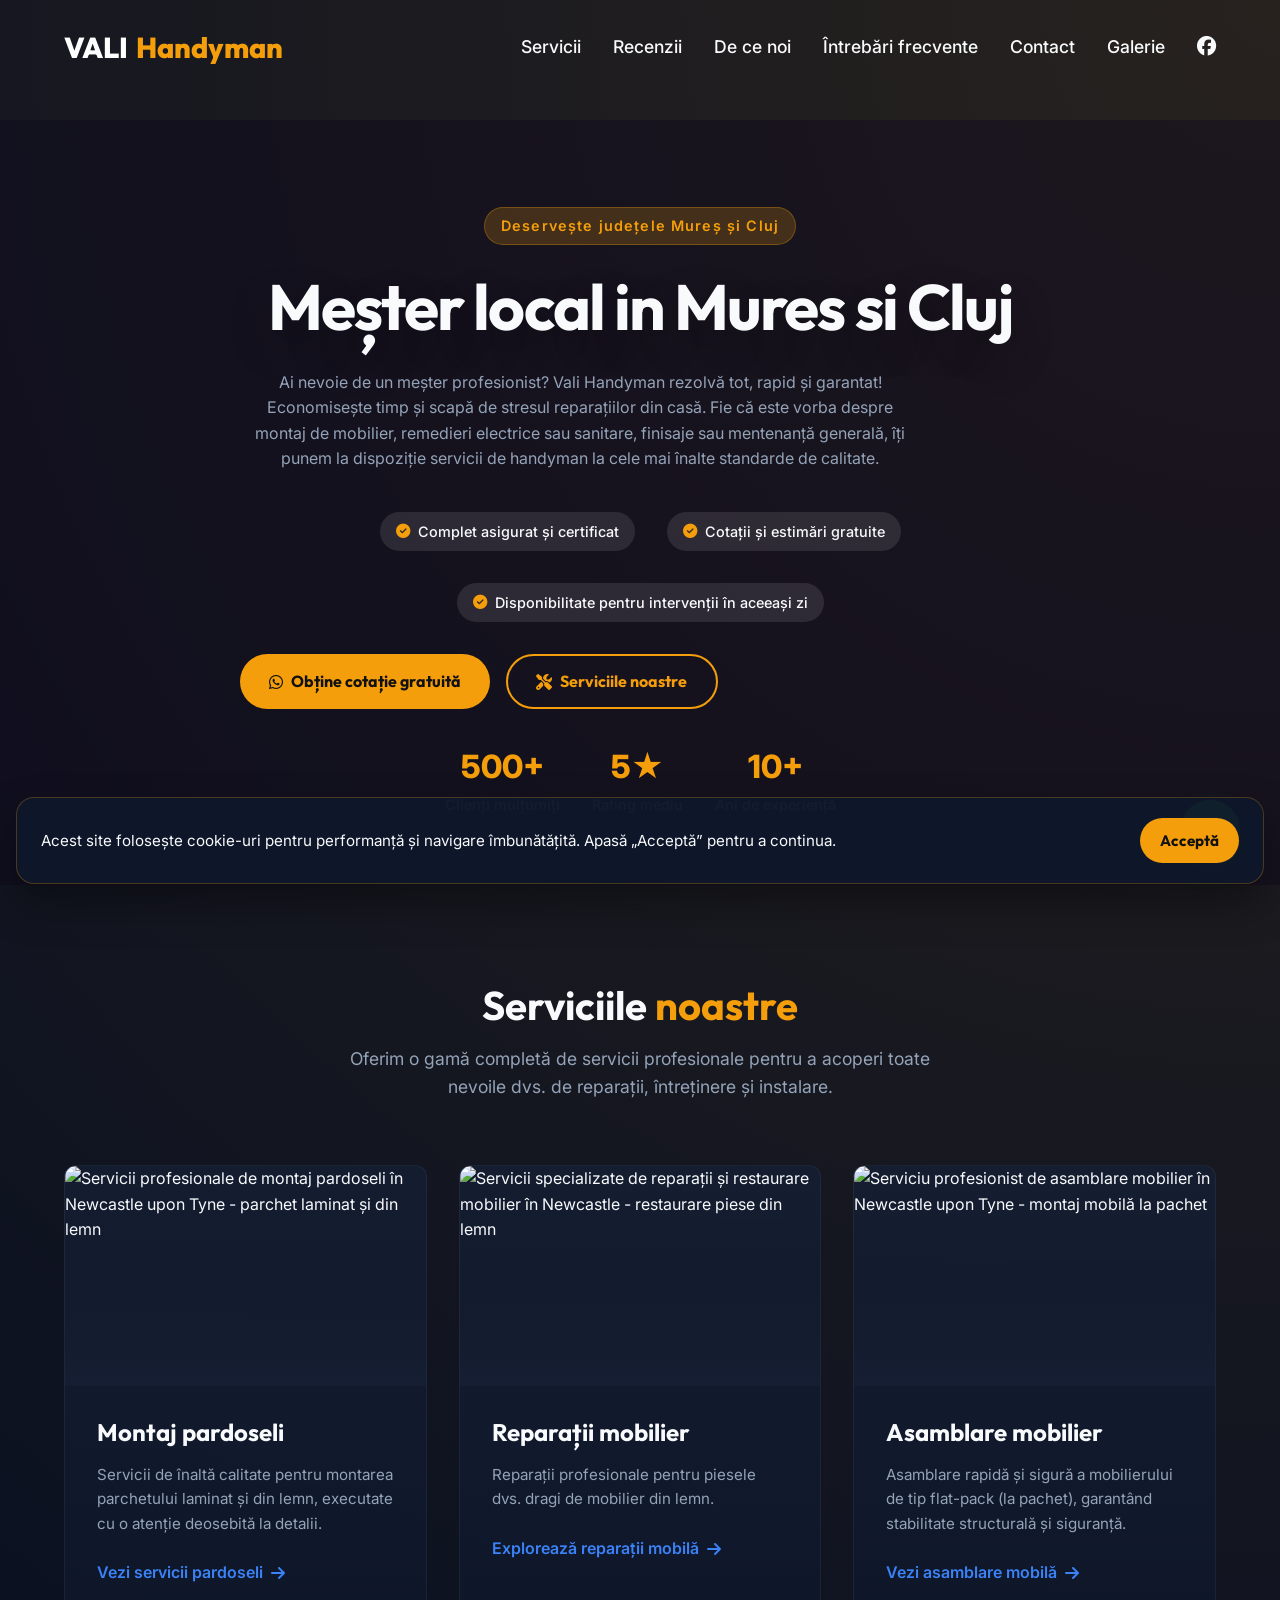
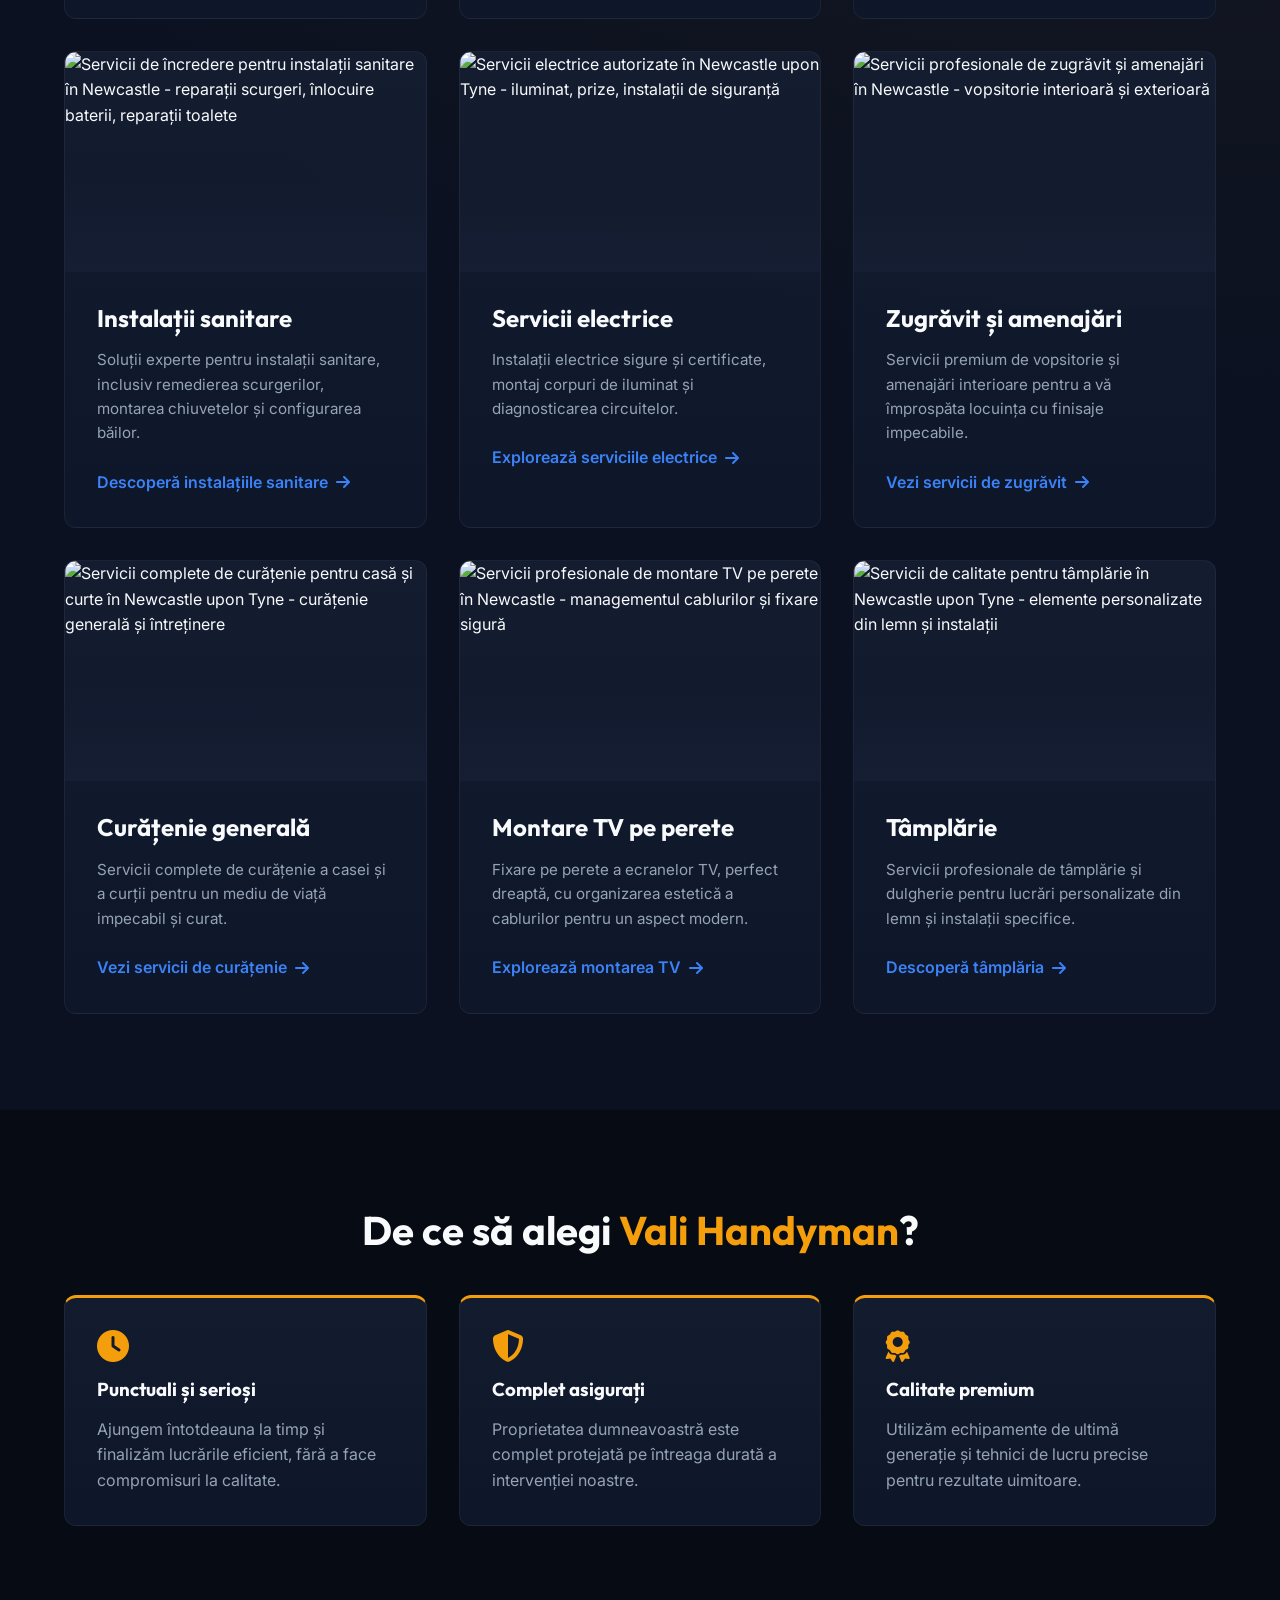
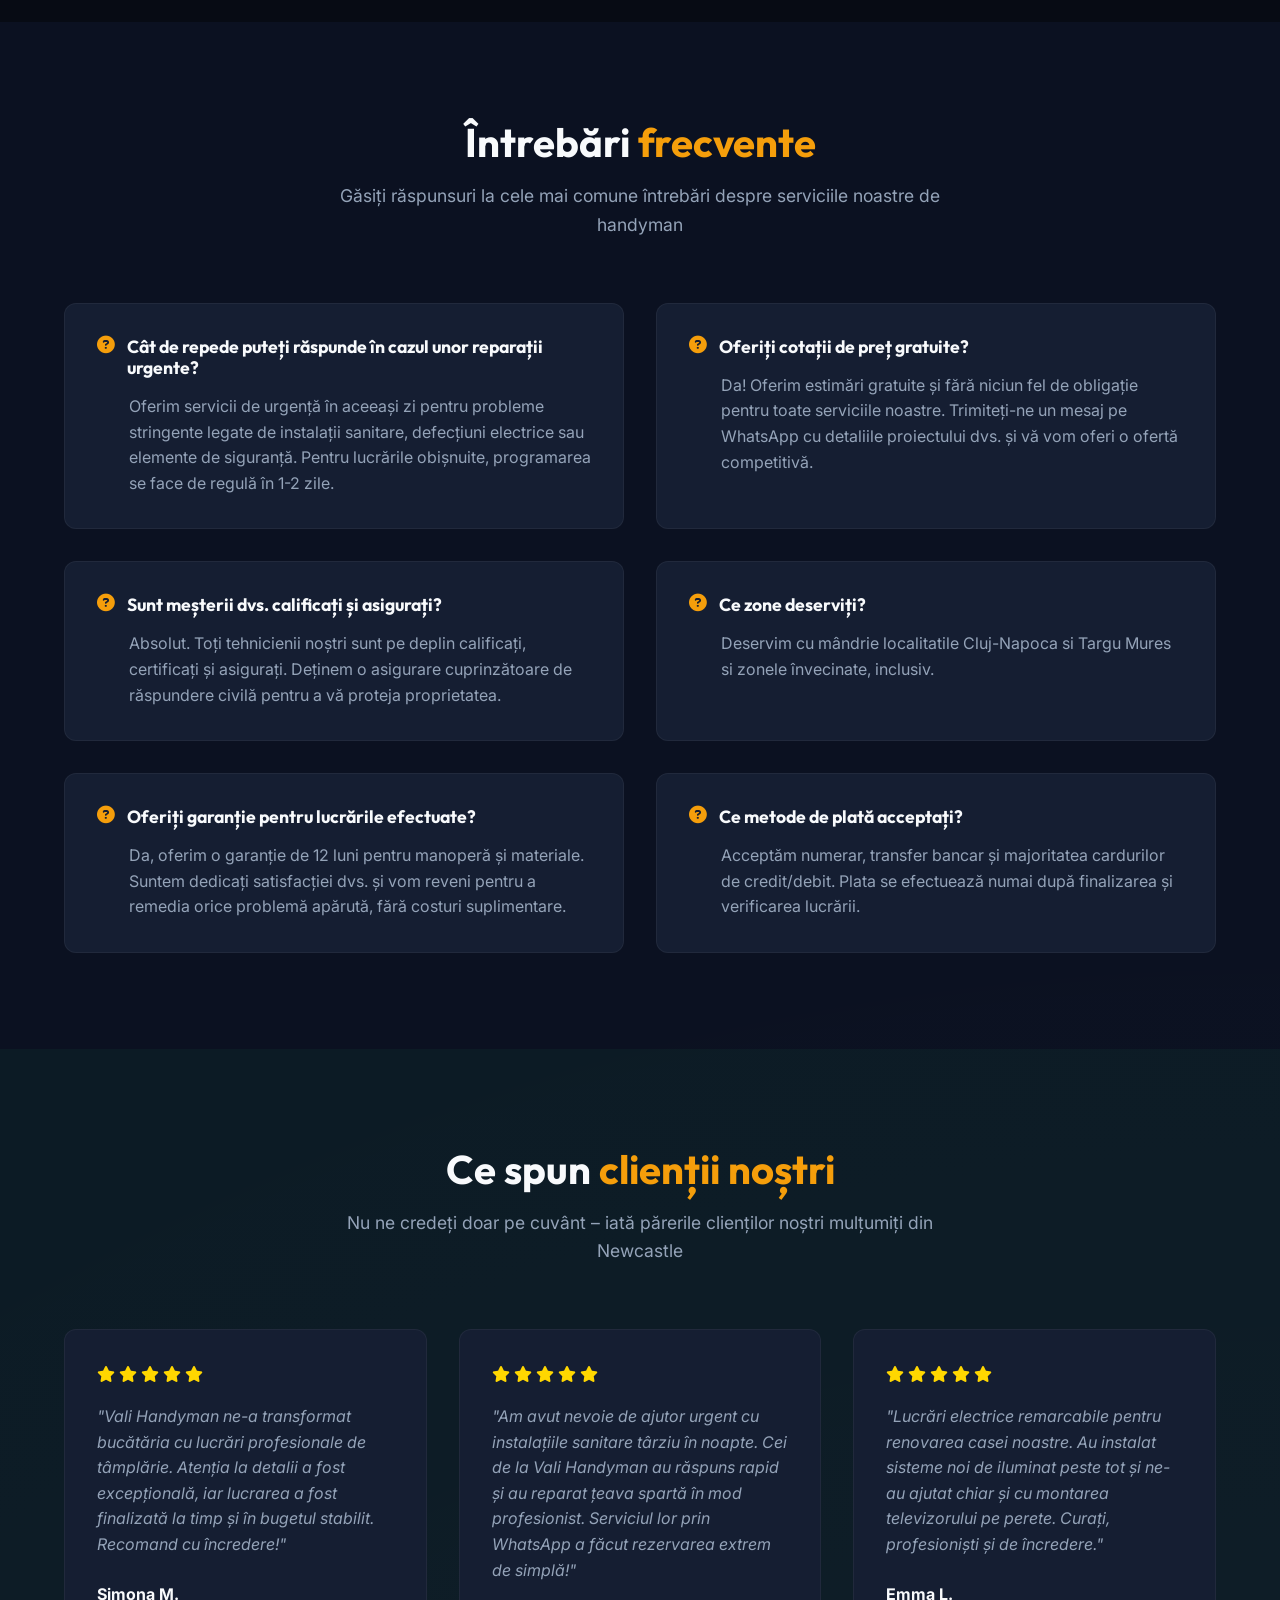
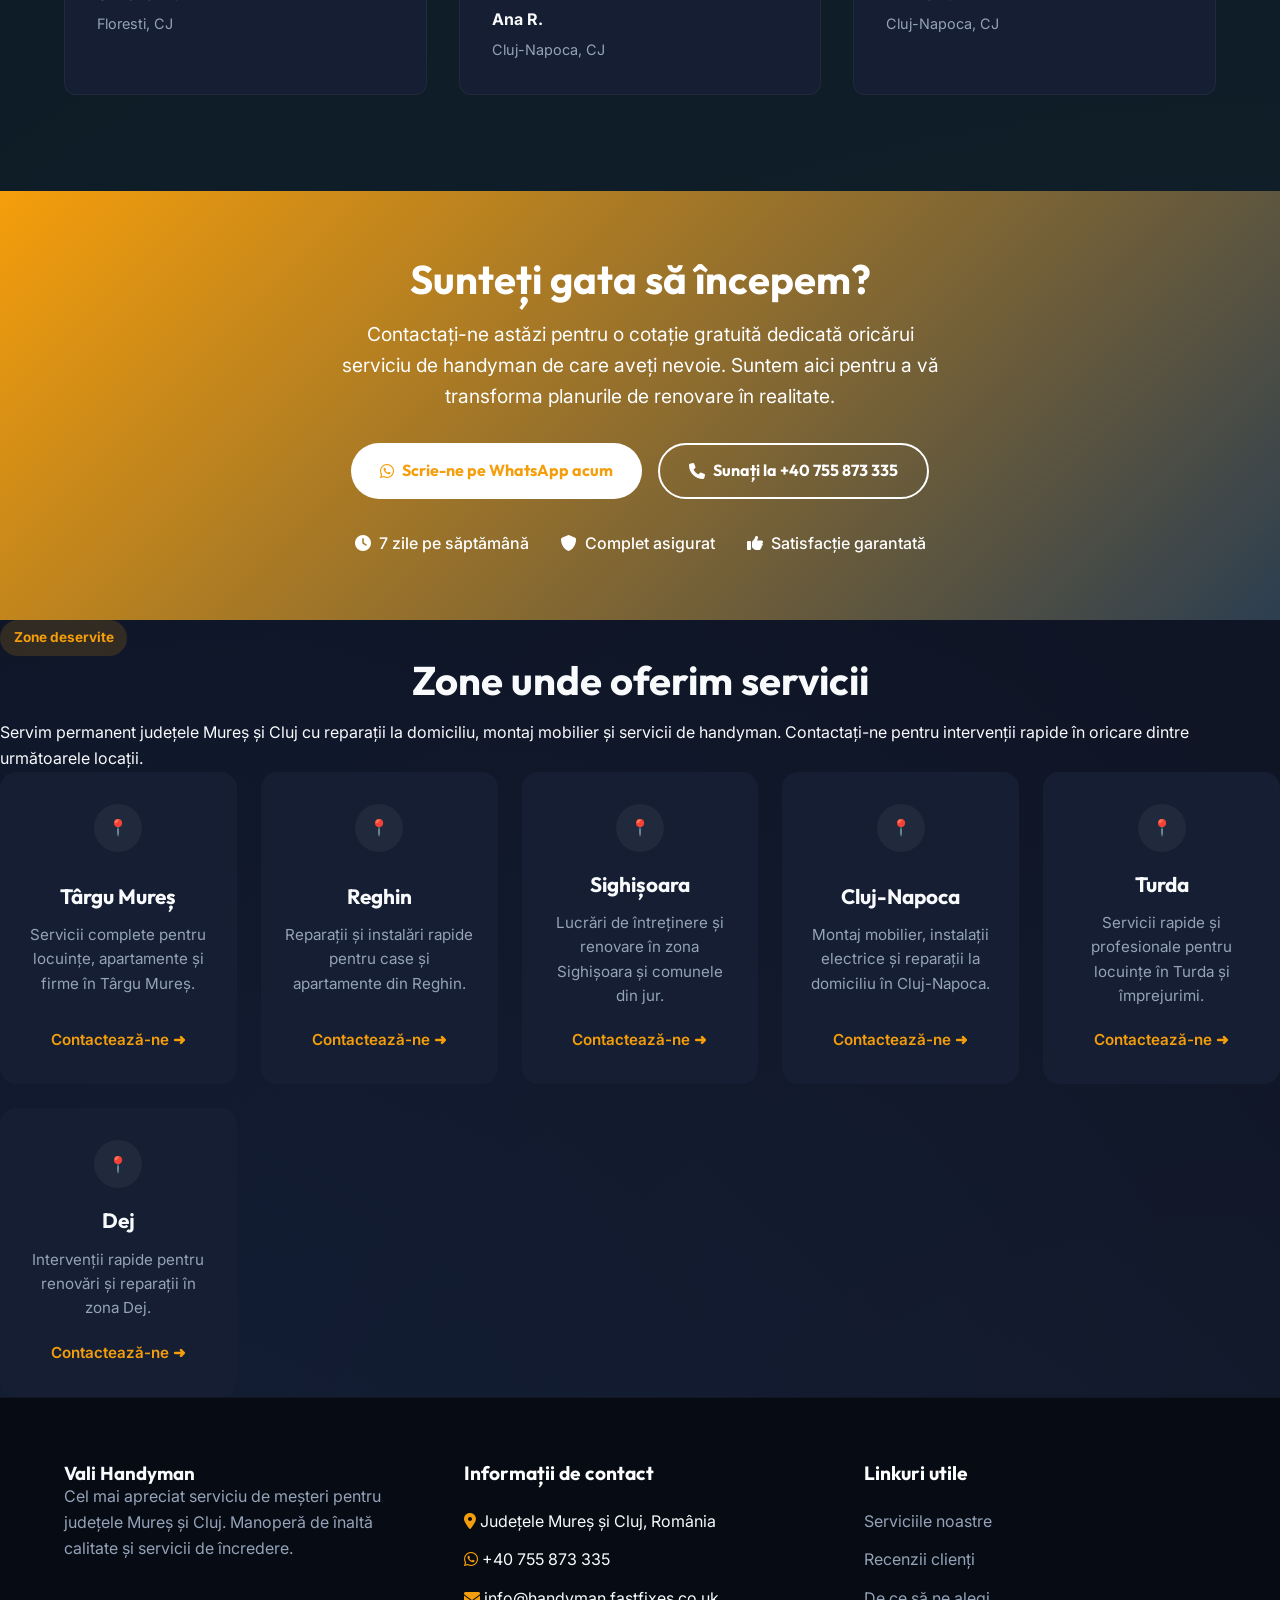
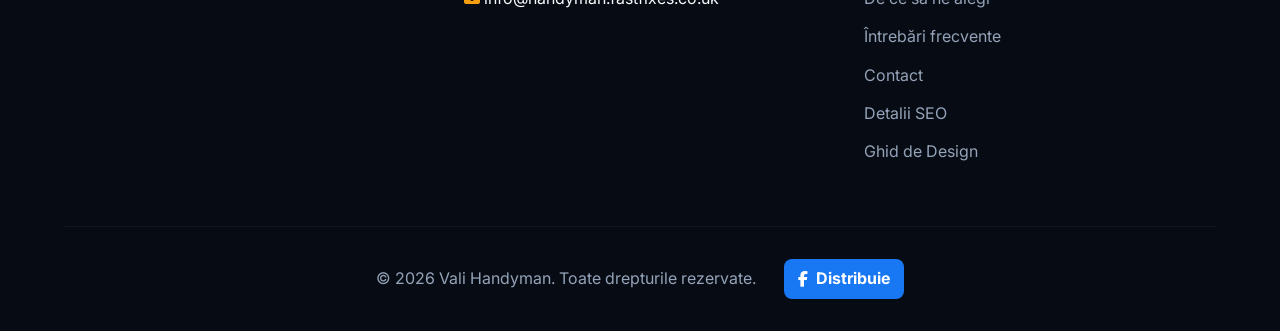
==== index.html @ 70ddfcb6 "Add files via upload" ====
﻿<!DOCTYPE html>
<html lang="ro-RO">
<head>
    <meta charset="UTF-8">
    <meta name="viewport" content="width=device-width, initial-scale=1.0">
    <meta name="robots" content="follow, index, max-snippet:-1, max-video-preview:-1, max-image-preview:large"/>
    <title>Vali Handyman - Servicii Reparații & Montaj în Cluj și Mureș</title>
    <link rel="icon" href="assets/favicon-vh.png" type="image/png">
    <meta name="description" content="Servicii profesionale de handyman, montaj mobilier și reparații rapide în Cluj-Napoca și Târgu Mureș. Sună la +40755873335 pentru o intervenție rapidă.">
    <meta name="keywords" content="handyman cluj, instalator cluj, electrician cluj, montaj parchet, reparatii mobila, montare TV pe perete cluj, tamplarie cluj, asamblare mobila">
    <meta name="author" content="Vali Handyman">
    <meta name="geo.region" content="RO-CJ">
<meta name="geo.placename" content="Cluj-Napoca">
<meta name="geo.position" content="46.7712;23.6236">
<meta name="ICBM" content="46.7712, 23.6236">
    
    <!-- Open Graph / Facebook -->
    <meta property="og:type" content="website">
    <meta property="og:url" content="https://servicii.vali-handyman.com/">
    <meta property="og:title" content="Servicii de Handyman | Cluj-Napoca">
    <meta property="og:description" content="Servicii profesionale de handyman de top în Cluj-Napoca și Târgu Mureș. De la montaj pardoseli la instalații sanitare, lucrări electrice, montare TV pe perete și curățenie generală.">
    <meta property="og:image" content="https://servicii.vali-handyman.com/assets/hero_background_1777795016435.png">
    <meta property="og:image:alt" content="Vali Handyman - Servicii profesionale de reparații pentru casă în Cluj-Napoca">
    <meta property="og:locale" content="ro_RO">
    <meta property="og:site_name" content="Vali Handyman">
    
    <!-- Twitter Card -->
    <meta name="twitter:card" content="summary_large_image">
    <meta name="twitter:url" content="https://servicii.vali-handyman.com/">
    <meta name="twitter:title" content="Servicii de Handyman | Cluj-Napoca">
    <meta name="twitter:description" content="Servicii profesionale de handyman de top în Cluj-Napoca și Târgu Mureș. De la montaj pardoseli la instalații sanitare, lucrări electrice, montare TV pe perete și curățenie generală.">
    <meta name="twitter:image" content="https://servicii.vali-handyman.com/assets/hero_background_1777795016435.png">
    <meta name="twitter:image:alt" content="Vali Handyman - Servicii profesionale de reparații pentru casă în Cluj-Napoca">
    
    <!-- Canonical URL -->
    <link rel="canonical" href="https://servicii.vali-handyman.com/">
    
    <!-- Favicon and Icons -->
    <link rel="icon" href="assets/favicon-serviciiVH.png" type="image/png">
    <link rel="apple-touch-icon" href="assets/favicon-serviciiVH.png">
    
    <!-- Preconnect for performance -->
    <link rel="preconnect" href="https://fonts.googleapis.com">
    <link rel="preconnect" href="https://cdnjs.cloudflare.com">
    
    <link rel="stylesheet" href="https://cdnjs.cloudflare.com/ajax/libs/font-awesome/6.4.0/css/all.min.css">
    <link rel="stylesheet" href="index.css">

    <!-- Schema.org Structured Data -->
    <script type="application/ld+json">
{
  "@context": "https://schema.org",
  "@type": "HomeAndConstructionBusiness",
  "name": "Vali Handyman",
  "image": "https://servicii.vali-handyman.com/logo.jpg",
  "@id": "https://servicii.vali-handyman.com/#handyman",
  "url": "https://servicii.vali-handyman.com/",
  "telephone": "+40755873335",
  "priceRange": "$$",
  "address": {
    "@type": "PostalAddress",
    "streetAddress": "Cluj-Napoca", 
    "addressLocality": "Cluj-Napoca",
    "addressRegion": "Cluj",
    "postalCode": "400000",
    "addressCountry": "RO"
  },
  "geo": {
    "@type": "GeoCoordinates",
    "latitude": 46.7712,
    "longitude": 23.6236
  },
  "areaServed": [
    {
      "@type": "AdministrativeArea",
      "name": "Cluj-Napoca"
    },
    {
      "@type": "AdministrativeArea",
      "name": "Târgu Mureș"
    },
    {
      "@type": "AdministrativeArea",
      "name": "Mureș"
    }
  ],
  "openingHoursSpecification": [
    {
      "@type": "OpeningHoursSpecification",
      "dayOfWeek": [
        "Monday",
        "Tuesday",
        "Wednesday",
        "Thursday",
        "Friday",
        "Saturday"
      ],
      "opens": "08:00",
      "closes": "19:00"
    }
  ]
}
</script>
</head>
<body>

    <!-- Floating WhatsApp Button -->
    <a href="https://wa.me/40755873335" target="_blank" class="whatsapp-float" aria-label="Contactați FastFixes pe WhatsApp">
        <i class="fa-brands fa-whatsapp"></i>
    </a>

    <!-- Header / Nav -->
    <header>
        <div class="container nav-container">
            <a href="index.html" class="logo">VALI <span>Handyman</span></a>
            <nav aria-label="Navigație Principală">
                <ul class="nav-links">
                    <li><a href="#services">Servicii</a></li>
                    <li><a href="#testimonials">Recenzii</a></li>
                    <li><a href="#why-us">De ce noi</a></li>
                    <li><a href="#faq">Întrebări frecvente</a></li>
                    <li><a href="#contact">Contact</a></li>
                    <li><a href="gallery.html">Galerie</a></li>
                    <li><a href="https://facebook.com/" target="_blank" aria-label="Vizitați pagina noastră de Facebook"><i class="fa-brands fa-facebook" style="font-size: 1.2rem;"></i></a></li>
                </ul>
            </nav>
            <a href="tel:+40755873335" class="header-phone" aria-label="Sună la +40 755 873 335"><i class="fa-solid fa-phone"></i></a>
            <div class="hamburger">
                <i class="fa-solid fa-bars"></i>
            </div>
        </div>
    </header>

    <!-- REPERUL PRINCIPAL START -->
    <main>
        <!-- Hero Section -->
        <section class="hero" id="home">
            <div class="hero-bg" style="background-image: url('assets/hero_background_1777795016435_optimized.png')"></div>
            <div class="hero-gradient"></div>
            <div class="container">
                <div class="hero-content">
                    <div class="hero-tag">Deservește județele Mureș și Cluj</div>
                    <h1>Meșter local in Mures si Cluj</h1>
                    <p>Ai nevoie de un meșter profesionist? Vali Handyman rezolvă tot, rapid și garantat!

Economisește timp și scapă de stresul reparațiilor din casă. Fie că este vorba despre montaj de mobilier, remedieri electrice sau sanitare, finisaje sau mentenanță generală, îți punem la dispoziție servicii de handyman la cele mai înalte standarde de calitate.</p>
                    <div class="hero-features">
                        <div class="feature-item">
                            <i class="fa-solid fa-check-circle text-primary"></i>
                            <span>Complet asigurat și certificat</span>
                        </div>
                        <div class="feature-item">
                            <i class="fa-solid fa-check-circle text-primary"></i>
                            <span>Cotații și estimări gratuite</span>
                        </div>
                        <div class="feature-item">
                            <i class="fa-solid fa-check-circle text-primary"></i>
                            <span>Disponibilitate pentru intervenții în aceeași zi</span>
                        </div>
                    </div>
                    <div class="hero-btns">
                        <a href="https://wa.me/40755873335" class="btn btn-primary" target="_blank">
                            <i class="fa-brands fa-whatsapp"></i> Obține cotație gratuită
                        </a>
                        <a href="#services" class="btn btn-outline">
                            <i class="fa-solid fa-tools"></i> Serviciile noastre
                        </a>
                    </div>
                    <div class="hero-stats">
                        <div class="stat">
                            <strong>500+</strong>
                            <span>Clienți mulțumiți</span>
                        </div>
                        <div class="stat">
                            <strong>5★</strong>
                            <span>Rating mediu</span>
                        </div>
                        <div class="stat">
                            <strong>10+</strong>
                            <span>Ani de experiență</span>
                        </div>
                    </div>
                </div>
            </div>
        </section>

        
        <!-- Services Section -->
        <section class="section" id="services">
            <div class="container">
                <h2 class="section-title">Serviciile <span class="text-primary">noastre</span></h2>
                <p class="section-subtitle">Oferim o gamă completă de servicii profesionale pentru a acoperi toate nevoile dvs. de reparații, întreținere și instalare.</p>
                
                <div class="services-grid">
                    <!-- Service 1 -->
                    <div class="service-card">
                        <div class="service-img-wrapper">
                            <img src="assets/flooring_installation_1777795055012_optimized.png" alt="Servicii profesionale de montaj pardoseli în Newcastle upon Tyne - parchet laminat și din lemn">
                        </div>
                        <div class="service-content">
                            <h3>Montaj pardoseli</h3>
                            <p>Servicii de înaltă calitate pentru montarea parchetului laminat și din lemn, executate cu o atenție deosebită la detalii.</p>
                            <a href="montaj-parchet.html" class="service-link" aria-label="Aflați mai multe despre montajul de pardoseli">Vezi servicii pardoseli <i class="fa-solid fa-arrow-right" aria-hidden="true"></i></a>
                        </div>
                    </div>

                    <!-- Service 2 -->
                    <div class="service-card">
                        <div class="service-img-wrapper">
                            <img src="assets/furniture_repair_1777795394122_optimized.png"  alt="Servicii specializate de reparații și restaurare mobilier în Newcastle - restaurare piese din lemn">
                        </div>
                        <div class="service-content">
                            <h3>Reparații mobilier</h3>
                            <p>Reparații profesionale pentru piesele dvs. dragi de mobilier din lemn.</p>
                            <a href="reparatii-mobila.html" class="service-link" aria-label="Aflați mai multe despre reparațiile de mobilier">Explorează reparații mobilă <i class="fa-solid fa-arrow-right" aria-hidden="true"></i></a>
                        </div>
                    </div>

                    <!-- Service 3 -->
                    <div class="service-card">
                        <div class="service-img-wrapper">
                            <img src="assets/furniture_assembly_1777795616665_optimized.png" alt="Serviciu profesionist de asamblare mobilier în Newcastle upon Tyne - montaj mobilă la pachet">
                        </div>
                        <div class="service-content">
                            <h3>Asamblare mobilier</h3>
                            <p>Asamblare rapidă și sigură a mobilierului de tip flat-pack (la pachet), garantând stabilitate structurală și siguranță.</p>
                            <a href="montaj-mobila.html" class="service-link" aria-label="Aflați mai multe despre asamblarea mobilierului">Vezi asamblare mobilă <i class="fa-solid fa-arrow-right" aria-hidden="true"></i></a>
                        </div>
                    </div>

                    <!-- Service 4 -->
                    <div class="service-card">
                        <div class="service-img-wrapper">
                            <img src="assets/plumbing_services_1777795640024_optimized.png" alt="Servicii de încredere pentru instalații sanitare în Newcastle - reparații scurgeri, înlocuire baterii, reparații toalete">
                        </div>
                        <div class="service-content">
                            <h3>Instalații sanitare</h3>
                            <p>Soluții experte pentru instalații sanitare, inclusiv remedierea scurgerilor, montarea chiuvetelor și configurarea băilor.</p>
                            <a href="servicii-instalator.html" class="service-link" aria-label="Aflați mai multe despre serviciile de instalații sanitare">Descoperă instalațiile sanitare <i class="fa-solid fa-arrow-right" aria-hidden="true"></i></a>
                        </div>
                    </div>

                    <!-- Service 5 -->
                    <div class="service-card">
                        <div class="service-img-wrapper">
                            <img src="assets/electrical_services_1777795753782_optimized.png" alt="Servicii electrice autorizate în Newcastle upon Tyne - iluminat, prize, instalații de siguranță">
                        </div>
                        <div class="service-content">
                            <h3>Servicii electrice</h3>
                            <p>Instalații electrice sigure și certificate, montaj corpuri de iluminat și diagnosticarea circuitelor.</p>
                            <a href="electrician.html" class="service-link" aria-label="Aflați mai multe despre serviciile electrice">Explorează serviciile electrice <i class="fa-solid fa-arrow-right" aria-hidden="true"></i></a>
                        </div>
                    </div>

                    <!-- Service 6 -->
                    <div class="service-card">
                        <div class="service-img-wrapper">
                            <img src="assets/painting_decorating_optimized.jpg" alt="Servicii profesionale de zugrăvit și amenajări în Newcastle - vopsitorie interioară și exterioară">
                        </div>
                        <div class="service-content">
                            <h3>Zugrăvit și amenajări</h3>
                            <p>Servicii premium de vopsitorie și amenajări interioare pentru a vă împrospăta locuința cu finisaje impecabile.</p>
                            <a href="zugraveli-vopsit.html" class="service-link" aria-label="Aflați mai multe despre serviciile de zugrăvit">Vezi servicii de zugrăvit <i class="fa-solid fa-arrow-right" aria-hidden="true"></i></a>
                        </div>
                    </div>

                    <!-- Service 7 -->
                    <div class="service-card">
                        <div class="service-img-wrapper">
                            <img src="assets/cleaning_services_1_optimized.jpg" alt="Servicii complete de curățenie pentru casă și curte în Newcastle upon Tyne - curățenie generală și întreținere">
                        </div>
                        <div class="service-content">
                            <h3>Curățenie generală</h3>
                            <p>Servicii complete de curățenie a casei și a curții pentru un mediu de viață impecabil și curat.</p>
                            <a href="servicii-curatenie.html" class="service-link" aria-label="Aflați mai multe despre serviciile de curățenie generală">Vezi servicii de curățenie <i class="fa-solid fa-arrow-right" aria-hidden="true"></i></a>
                        </div>
                    </div>

                    <!-- Service 8 -->
                    <div class="service-card">
                        <div class="service-img-wrapper">
                            <img src="assets/tv_wall_mounting_optimized.jpg" alt="Servicii profesionale de montare TV pe perete în Newcastle - managementul cablurilor și fixare sigură">
                        </div>
                        <div class="service-content">
                            <h3>Montare TV pe perete</h3>
                            <p>Fixare pe perete a ecranelor TV, perfect dreaptă, cu organizarea estetică a cablurilor pentru un aspect modern.</p>
                            <a href="montaj-tv-perete.html" class="service-link" aria-label="Aflați mai multe despre montarea TV-ului pe perete">Explorează montarea TV <i class="fa-solid fa-arrow-right" aria-hidden="true"></i></a>
                        </div>
                    </div>

                    <!-- Service 9 -->
                    <div class="service-card">
                        <div class="service-img-wrapper">
                            <img src="assets/carpentry_joinery_optimized.jpg" alt="Servicii de calitate pentru tâmplărie în Newcastle upon Tyne - elemente personalizate din lemn și instalații">
                        </div>
                        <div class="service-content">
                            <h3>Tâmplărie</h3>
                            <p>Servicii profesionale de tâmplărie și dulgherie pentru lucrări personalizate din lemn și instalații specifice.</p>
                            <a href="tamplarie.html" class="service-link" aria-label="Aflați mai multe despre serviciile de tâmplărie">Descoperă tâmplăria <i class="fa-solid fa-arrow-right" aria-hidden="true"></i></a>
                        </div>
                    </div>
                </div>
            </div>
        </section>

       

        <!-- Why Us Section -->
        <section class="section" id="why-us" style="background:#070B14;">
            <div class="container text-center">
                <h2 class="section-title">De ce să alegi <span class="text-primary">Vali Handyman</span>?</h2>
                <br>
                <div class="services-grid" style="text-align:left;">
                    <div class="service-card" style="padding: 2rem; border-top: 3px solid var(--primary);">
                        <i class="fa-solid fa-clock text-primary" style="font-size:2rem; margin-bottom:1rem;"></i>
                        <h3 style="margin-bottom:1rem;">Punctuali și serioși</h3>
                        <p style="color:var(--text-muted)">Ajungem întotdeauna la timp și finalizăm lucrările eficient, fără a face compromisuri la calitate.</p>
                    </div>
                    <div class="service-card" style="padding: 2rem; border-top: 3px solid var(--primary);">
                        <i class="fa-solid fa-shield-halved text-primary" style="font-size:2rem; margin-bottom:1rem;"></i>
                        <h3 style="margin-bottom:1rem;">Complet asigurați</h3>
                        <p style="color:var(--text-muted)">Proprietatea dumneavoastră este complet protejată pe întreaga durată a intervenției noastre.</p>
                    </div>
                    <div class="service-card" style="padding: 2rem; border-top: 3px solid var(--primary);">
                        <i class="fa-solid fa-award text-primary" style="font-size:2rem; margin-bottom:1rem;"></i>
                        <h3 style="margin-bottom:1rem;">Calitate premium</h3>
                        <p style="color:var(--text-muted)">Utilizăm echipamente de ultimă generație și tehnici de lucru precise pentru rezultate uimitoare.</p>
                    </div>
                </div>
            </div>
        </section>

        <!-- FAQ Section -->
        <section class="section" id="faq">
            <div class="container">
                <h2 class="section-title">Întrebări <span class="text-primary">frecvente</span></h2>
                <p class="section-subtitle">Găsiți răspunsuri la cele mai comune întrebări despre serviciile noastre de handyman</p>

                <div class="faq-grid">
                    <div class="faq-item">
                        <h3><i class="fa-solid fa-question-circle text-primary"></i> Cât de repede puteți răspunde în cazul unor reparații urgente?</h3>
                        <p>Oferim servicii de urgență în aceeași zi pentru probleme stringente legate de instalații sanitare, defecțiuni electrice sau elemente de siguranță. Pentru lucrările obișnuite, programarea se face de regulă în 1-2 zile.</p>
                    </div>

                    <div class="faq-item">
                        <h3><i class="fa-solid fa-question-circle text-primary"></i> Oferiți cotații de preț gratuite?</h3>
                        <p>Da! Oferim estimări gratuite și fără niciun fel de obligație pentru toate serviciile noastre. Trimiteți-ne un mesaj pe WhatsApp cu detaliile proiectului dvs. și vă vom oferi o ofertă competitivă.</p>
                    </div>

                    <div class="faq-item">
                        <h3><i class="fa-solid fa-question-circle text-primary"></i> Sunt meșterii dvs. calificați și asigurați?</h3>
                        <p>Absolut. Toți tehnicienii noștri sunt pe deplin calificați, certificați și asigurați. Deținem o asigurare cuprinzătoare de răspundere civilă pentru a vă proteja proprietatea.</p>
                    </div>

                    <div class="faq-item">
                        <h3><i class="fa-solid fa-question-circle text-primary"></i> Ce zone deserviți?</h3>
                        <p>Deservim cu mândrie localitatile Cluj-Napoca  si Targu Mures si zonele învecinate, inclusiv.</p>
                    </div>

                    <div class="faq-item">
                        <h3><i class="fa-solid fa-question-circle text-primary"></i> Oferiți garanție pentru lucrările efectuate?</h3>
                        <p>Da, oferim o garanție de 12 luni pentru manoperă și materiale. Suntem dedicați satisfacției dvs. și vom reveni pentru a remedia orice problemă apărută, fără costuri suplimentare.</p>
                    </div>

                    <div class="faq-item">
                        <h3><i class="fa-solid fa-question-circle text-primary"></i> Ce metode de plată acceptați?</h3>
                        <p>Acceptăm numerar, transfer bancar și majoritatea cardurilor de credit/debit. Plata se efectuează numai după finalizarea și verificarea lucrării.</p>
                    </div>
                </div>
            </div>
        </section>


        <!-- Testimonials Section -->
        <section class="section" id="testimonials" style="background: rgba(46, 204, 113, 0.05);">
            <div class="container">
                <h2 class="section-title">Ce spun <span class="text-primary">clienții noștri</span></h2>
                <p class="section-subtitle">Nu ne credeți doar pe cuvânt – iată părerile clienților noștri mulțumiți din Newcastle</p>

                <div class="testimonials-grid">
                    <div class="testimonial-card">
                        <div class="testimonial-content">
                            <div class="stars">
                                <i class="fa-solid fa-star"></i>
                                <i class="fa-solid fa-star"></i>
                                <i class="fa-solid fa-star"></i>
                                <i class="fa-solid fa-star"></i>
                                <i class="fa-solid fa-star"></i>
                            </div>
                            <p>"Vali Handyman ne-a transformat bucătăria cu lucrări profesionale de tâmplărie. Atenția la detalii a fost excepțională, iar lucrarea a fost finalizată la timp și în bugetul stabilit. Recomand cu încredere!"</p>
                            <div class="testimonial-author">
                                <strong>Simona M.</strong>
                                <span>Floresti, CJ</span>
                            </div>
                        </div>
                    </div>

                    <div class="testimonial-card">
                        <div class="testimonial-content">
                            <div class="stars">
                                <i class="fa-solid fa-star"></i>
                                <i class="fa-solid fa-star"></i>
                                <i class="fa-solid fa-star"></i>
                                <i class="fa-solid fa-star"></i>
                                <i class="fa-solid fa-star"></i>
                            </div>
                            <p>"Am avut nevoie de ajutor urgent cu instalațiile sanitare târziu în noapte. Cei de la Vali Handyman au răspuns rapid și au reparat țeava spartă în mod profesionist. Serviciul lor prin WhatsApp a făcut rezervarea extrem de simplă!"</p>
                            <div class="testimonial-author">
                                <strong>Ana R.</strong>
                                <span>Cluj-Napoca, CJ</span>
                            </div>
                        </div>
                    </div>

                    <div class="testimonial-card">
                        <div class="testimonial-content">
                            <div class="stars">
                                <i class="fa-solid fa-star"></i>
                                <i class="fa-solid fa-star"></i>
                                <i class="fa-solid fa-star"></i>
                                <i class="fa-solid fa-star"></i>
                                <i class="fa-solid fa-star"></i>
                            </div>
                            <p>"Lucrări electrice remarcabile pentru renovarea casei noastre. Au instalat sisteme noi de iluminat peste tot și ne-au ajutat chiar și cu montarea televizorului pe perete. Curați, profesioniști și de încredere."</p>
                            <div class="testimonial-author">
                                <strong>Emma L.</strong>
                                <span>Cluj-Napoca, CJ</span>
                            </div>
                        </div>
                    </div>
                </div>
            </div>
        </section>


        <!-- Call to Action Section -->
        <section class="section cta-section" style="background: linear-gradient(135deg, var(--primary), #2c3e50); color: white;">
            <div class="container text-center">
                <h2>Sunteți gata să începem?</h2>
                <p>Contactați-ne astăzi pentru o cotație gratuită dedicată oricărui serviciu de handyman de care aveți nevoie. Suntem aici pentru a vă transforma planurile de renovare în realitate.</p>
                <div class="cta-buttons">
                    <a href="https://wa.me/+40755873335" class="btn" style="background: white; color: var(--primary);" target="_blank">
                        <i class="fa-brands fa-whatsapp"></i> Scrie-ne pe WhatsApp acum
                    </a>
                    <a href="tel:+40755873335" class="btn btn-outline" style="border-color: white; color: white;">
                        <i class="fa-solid fa-phone"></i> Sunați la +40 755 873 335
                    </a>
                </div>
                <div class="cta-features">
                    <span><i class="fa-solid fa-clock"></i> 7 zile pe săptămână</span>
                    <span><i class="fa-solid fa-shield"></i> Complet asigurat</span>
                    <span><i class="fa-solid fa-thumbs-up"></i> Satisfacție garantată</span>
                </div>
            </div>
        </section>
    </main>
    <!-- REPERUL PRINCIPAL END -->

    <!-- Areas Covered Grid -->
    <section class="local-section scroll-reveal" id="locations">
        <div class="section-container">
            <div class="section-header">
                <span class="badge">Zone deservite</span>
                <h2 class="section-title">Zone unde oferim servicii</h2>
                <p class="section-desc">Servim permanent județele Mureș și Cluj cu reparații la domiciliu, montaj mobilier și servicii de handyman. Contactați-ne pentru intervenții rapide în oricare dintre următoarele locații.</p>
            </div>
            
            <div class="locations-grid">
                <a href="#contact" class="location-card" id="card-targu-mures">
                    <div class="location-icon">📍</div>
                    <div>
                        <h3>Târgu Mureș</h3>
                        <p>Servicii complete pentru locuințe, apartamente și firme în Târgu Mureș.</p>
                    </div>
                    <span class="btn-text">Contactează-ne ➜</span>
                </a>

                <a href="#contact" class="location-card" id="card-reghin">
                    <div class="location-icon">📍</div>
                    <div>
                        <h3>Reghin</h3>
                        <p>Reparații și instalări rapide pentru case și apartamente din Reghin.</p>
                    </div>
                    <span class="btn-text">Contactează-ne ➜</span>
                </a>

                <a href="#contact" class="location-card" id="card-sighisoara">
                    <div class="location-icon">📍</div>
                    <div>
                        <h3>Sighișoara</h3>
                        <p>Lucrări de întreținere și renovare în zona Sighișoara și comunele din jur.</p>
                    </div>
                    <span class="btn-text">Contactează-ne ➜</span>
                </a>

                <a href="#contact" class="location-card" id="card-cluj-napoca">
                    <div class="location-icon">📍</div>
                    <div>
                        <h3>Cluj-Napoca</h3>
                        <p>Montaj mobilier, instalații electrice și reparații la domiciliu în Cluj-Napoca.</p>
                    </div>
                    <span class="btn-text">Contactează-ne ➜</span>
                </a>

                <a href="#contact" class="location-card" id="card-turda">
                    <div class="location-icon">📍</div>
                    <div>
                        <h3>Turda</h3>
                        <p>Servicii rapide și profesionale pentru locuințe în Turda și împrejurimi.</p>
                    </div>
                    <span class="btn-text">Contactează-ne ➜</span>
                </a>

                <a href="#contact" class="location-card" id="card-dej">
                    <div class="location-icon">📍</div>
                    <div>
                        <h3>Dej</h3>
                        <p>Intervenții rapide pentru renovări și reparații în zona Dej.</p>
                    </div>
                    <span class="btn-text">Contactează-ne ➜</span>
                </a>
            </div>
        </div>
    </section>
    <!-- Footer -->
    <footer id="contact">
        <div class="container">
            <div class="footer-grid">
                <div class="footer-col">
                    <h3>Vali Handyman</h3>
                    <p>Cel mai apreciat serviciu de meșteri pentru județele Mureș și Cluj. Manoperă de înaltă calitate și servicii de încredere.</p>
                </div>
                <div class="footer-col">
                    <h4>Informații de contact</h4>
                    <ul>
                        <li><i class="fa-solid fa-location-dot text-primary"></i> Județele Mureș și Cluj, România</li>
                        <li><i class="fa-brands fa-whatsapp text-primary"></i> +40 755 873 335</li>
                        <li><i class="fa-solid fa-envelope text-primary"></i> info@handyman.fastfixes.co.uk</li>
                    </ul>
                </div>
                <div class="footer-col">
                    <h4>Linkuri utile</h4>
                    <ul>
                        <li><a href="#services">Serviciile noastre</a></li>
                        <li><a href="#testimonials">Recenzii clienți</a></li>
                        <li><a href="#why-us">De ce să ne alegi</a></li>
                        <li><a href="#faq">Întrebări frecvente</a></li>
                        <li><a href="#contact">Contact</a></li>
                        <li><a href="seo-details.html">Detalii SEO</a></li>
                        <li><a href="design-recommendations.html">Ghid de Design</a></li>
                    </ul>
                </div>
            </div>
            <div class="footer-bottom">
                <p>&copy; 2026 Vali Handyman. Toate drepturile rezervate.</p>
                <a href="https://www.facebook.com/sharer/sharer.php?u=https://servicii-handyman.ro" class="fb-share" target="_blank" rel="noopener noreferrer" aria-label="Distribuiți pe Facebook"><i class="fa-brands fa-facebook-f"></i> Distribuie</a>
            </div>
        </div>
    </footer>

    <script src="main.js"></script>
</body>
</html>
---- index.css ----
@import url('https://fonts.googleapis.com/css2?family=Outfit:wght@300;400;500;600;700;800&family=Inter:wght@400;500;600&display=swap');

:root {
  --bg-color: #0B1121;
  --bg-card: #151E32;
  --bg-card-hover: #1E293B;
  --text-main: #F8FAFC;
  --text-muted: #94A3B8;
  --primary: #F59E0B; /* Vibrant amber/gold */
  --primary-hover: #D97706;
  --accent: #3B82F6; /* Blue contrast */
  --accent-secondary: #10B981; /* Emerald green */
  --accent-warm: #F97316; /* Warm orange */

.cookie-consent {
  position: fixed;
  bottom: 1rem;
  left: 1rem;
  right: 1rem;
  z-index: 1100;
  background: rgba(15, 23, 42, 0.96);
  border: 1px solid rgba(245, 158, 11, 0.25);
  box-shadow: 0 20px 40px rgba(0, 0, 0, 0.35);
  border-radius: 18px;
  padding: 1.25rem 1.5rem;
  display: flex;
  flex-wrap: wrap;
  gap: 1rem;
  align-items: center;
  justify-content: space-between;
}
.cookie-consent-hidden {
  opacity: 0;
  transform: translateY(20px);
  transition: opacity 0.3s ease, transform 0.3s ease;
  pointer-events: none;
}
.cookie-message {
  flex: 1 1 320px;
  color: var(--text-main);
  font-size: 0.95rem;
  line-height: 1.6;
}
.cookie-actions {
  display: flex;
  align-items: center;
  gap: 0.75rem;
  flex: 0 0 auto;
}
.cookie-actions .btn {
  font-size: 0.95rem;
  padding: 0.8rem 1.25rem;
}

  --transition: all 0.3s cubic-bezier(0.4, 0, 0.2, 1);
  --radius: 12px;
  --shadow: 0 24px 48px rgba(0, 0, 0, 0.32);
  --bg-gradient: radial-gradient(circle at top right, rgba(245, 158, 11, 0.12), transparent 30%), radial-gradient(circle at bottom left, rgba(59, 130, 246, 0.1), transparent 25%);
  --space-xs: 0.5rem;
  --space-sm: 1rem;
  --space-md: 2rem;
  --space-lg: 3rem;
}

* {
  margin: 0;
  padding: 0;
  box-sizing: border-box;
}

html {
  scroll-behavior: smooth;
  scroll-padding-top: 120px;
  font-family: 'Inter', sans-serif;
  background-color: var(--bg-color);
  color: var(--text-main);
  line-height: 1.6;
}

h1, h2, h3, h4, h5, h6 {
  font-family: 'Outfit', sans-serif;
  font-weight: 700;
  line-height: 1.2;
}

a {
  text-decoration: none;
  color: inherit;
  transition: var(--transition);
}

img {
  max-width: 100%;
  height: auto;
  display: block;
}

/* Typography & Utilities */
.text-primary { color: var(--primary); }
.text-center { text-align: center; }
.section-title {
  font-size: 2.5rem;
  margin-bottom: 1rem;
  text-align: center;
}
.section-subtitle {
  text-align: center;
  color: var(--text-muted);
  max-width: 600px;
  margin: 0 auto 4rem auto;
  font-size: 1.1rem;
}

.container {
  max-width: 1200px;
  margin: 0 auto;
  padding: 0 1.5rem;
}

.section {
  padding: 6rem 0;
}

/* Design recommendation helpers */
.design-recommendations {
  display: grid;
  gap: 3rem;
}
.design-section {
  background: linear-gradient(180deg, rgba(21, 30, 50, 0.95), rgba(15, 23, 42, 0.95));
  border: 1px solid rgba(245, 158, 11, 0.12);
  border-radius: var(--radius);
  padding: 2.5rem;
  box-shadow: 0 20px 40px rgba(0, 0, 0, 0.25);
}
.design-section h2 {
  font-size: 2rem;
  margin-bottom: 1.5rem;
}
.rec-grid {
  display: grid;
  grid-template-columns: repeat(auto-fit, minmax(240px, 1fr));
  gap: 1.5rem;
}
.rec-item {
  background: rgba(255, 255, 255, 0.03);
  border-radius: 1rem;
  border: 1px solid rgba(255, 255, 255, 0.08);
  padding: 1.5rem;
}
.rec-item h4 {
  margin-bottom: 0.85rem;
}
.rec-item code {
  display: block;
  margin-top: 0.75rem;
  padding: 1rem;
  border-radius: 0.75rem;
  background: rgba(15, 23, 42, 0.8);
  color: var(--text-main);
  font-size: 0.95rem;
  overflow-x: auto;
}
.priority-section {
  border-color: rgba(59, 130, 246, 0.2);
}

/* Header & Nav */
header {
  position: fixed;
  top: 0;
  left: 0;
  width: 100%;
  padding: 1.5rem 0;
  z-index: 1000;
  transition: var(--transition);
  background: transparent;
}
header.scrolled {
  background: rgba(11, 17, 33, 0.9);
  backdrop-filter: blur(12px);
  padding: 1rem 0;
  box-shadow: 0 4px 30px rgba(0, 0, 0, 0.5);
}

.nav-container {
  display: flex;
  justify-content: space-between;
  align-items: center;
}

.logo {
  font-family: 'Outfit', sans-serif;
  font-size: 1.8rem;
  font-weight: 800;
  color: #fff;
  display: flex;
  align-items: center;
  gap: 0.5rem;
}
.logo span {
  color: var(--primary);
}

.nav-links {
  display: flex;
  gap: 2rem;
  list-style: none;
}
.nav-links a {
  font-weight: 500;
  font-size: 1.1rem;
  position: relative;
}
.nav-links a::after {
  content: '';
  position: absolute;
  bottom: -4px;
  left: 0;
  width: 0%;
  height: 2px;
  background-color: var(--primary);
  transition: var(--transition);
}
.nav-links a:hover::after {
  width: 100%;
}

.btn {
  display: inline-flex;
  align-items: center;
  gap: 0.5rem;
  background-color: var(--primary);
  color: #111;
  padding: 0.8rem 1.8rem;
  border-radius: 50px;
  font-weight: 700;
  font-family: 'Outfit', sans-serif;
  transition: var(--transition);
  cursor: pointer;
  border: none;
}
.btn:hover {
  background-color: var(--primary-hover);
  transform: translateY(-2px);
  box-shadow: 0 10px 20px rgba(245, 158, 11, 0.3);
}

.btn-outline {
  background-color: transparent;
  border: 2px solid var(--primary);
  color: var(--primary);
}
.btn-outline:hover {
  background-color: var(--primary);
  color: #111;
}

/* Mobile Menu */
.hamburger {
  display: none;
  cursor: pointer;
  font-size: 1.5rem;
  color: var(--primary);
}

.header-phone {
  display: none;
  color: var(--primary);
  font-size: 1.3rem;
  text-decoration: none;
  margin-left: 1rem;
}

.header-phone i {
  display: inline-flex;
}

/* Hero Section */
.hero {
    min-height: 80vh;
    padding: 80px 20px 60px;
    display: flex;
    flex-direction: column;
    justify-content: center;
    text-align: center;
    background: #0e071d65; /* sau imagine */
}

.hero-bg {
  position: absolute;
  top: 0;
  left: 0;
  width: 100%;
  height: 100%;
  background-size: cover;
  background-position: center;
  z-index: -2;
  filter: brightness(0.4);
}
.hero-gradient {
  position: absolute;
  top: 0;
  left: 0;
  width: 100%;
  height: 100%;
  background: linear-gradient(135deg, rgba(11,17,33,1) 0%, rgba(11,17,33,0.3) 100%);
  z-index: -1;
}

.hero-content {
  max-width: 800px;
}
.hero-tag {
  display: inline-block;
  padding: 0.4rem 1rem;
  background: rgba(245, 158, 11, 0.2);
  color: var(--primary);
  border-radius: 50px;
  font-size: 0.9rem;
  font-weight: 600;
  margin-bottom: 1.5rem;
  border: 1px solid rgba(245, 158, 11, 0.3);
}
.hero h1 {
  font-size: 4rem;
  margin-bottom: 1.5rem;
}
.hero p {
  font-size: 1.2rem;
  color: var(--text-muted);
  margin-bottom: 2.5rem;
  max-width: 600px;
}

.hero-btns {
  display: flex;
  gap: 1rem;
}

/* Services Grid */
.services-grid {
  display: grid;
  grid-template-columns: repeat(auto-fit, minmax(320px, 1fr));
  gap: 2rem;
}

.service-card {
  background: var(--bg-card);
  border-radius: var(--radius);
  overflow: hidden;
  transition: var(--transition);
  border: 1px solid rgba(255, 255, 255, 0.05);
  position: relative;
  top: 0;
}
.service-card:hover {
  transform: translateY(-10px);
  box-shadow: 0 20px 40px rgba(0, 0, 0, 0.4);
  background: var(--bg-card-hover);
  border-color: rgba(245, 158, 11, 0.3);
}

.service-img-wrapper {
  height: 220px;
  overflow: hidden;
  position: relative;
}

/* Use abstract gradients for services without images */
.service-img-wrapper.abstract-1 { background: linear-gradient(135deg, #FF9A9E 0%, #FECFEF 99%, #FECFEF 100%); }
.service-img-wrapper.abstract-2 { background: linear-gradient(120deg, #84fab0 0%, #8fd3f4 100%); }
.service-img-wrapper.abstract-3 { background: linear-gradient(120deg, #e0c3fc 0%, #8ec5fc 100%); }
.service-img-wrapper.abstract-4 { background: linear-gradient(120deg, #fccb90 0%, #d57eeb 100%); }
.service-img-wrapper.abstract-5 { background: linear-gradient(120deg, #f093fb 0%, #f5576c 100%); }
.service-img-wrapper.abstract-6 { background: linear-gradient(120deg, #4facfe 0%, #00f2fe 100%); }
.service-img-wrapper.abstract-7 { background: linear-gradient(120deg, #43e97b 0%, #38f9d7 100%); }

.service-img-wrapper img {
  width: 100%;
  height: 100%;
  object-fit: cover;
  transition: transform 0.6s ease;
}
.service-card:hover .service-img-wrapper img {
  transform: scale(1.1);
}
.service-img-wrapper::after {
  content: '';
  position: absolute;
  bottom: 0;
  left: 0;
  width: 100%;
  height: 50%;
  background: linear-gradient(to top, var(--bg-card), transparent);
}

.service-content {
  padding: 2rem;
}
.service-content h3 {
  font-size: 1.5rem;
  margin-bottom: 1rem;
}
.service-content p {
  color: var(--text-muted);
  margin-bottom: 1.5rem;
  font-size: 0.95rem;
}
.service-link {
  color: var(--primary);
  font-weight: 600;
  display: inline-flex;
  align-items: center;
  gap: 0.5rem;
}
.service-link:hover {
  color: var(--primary-hover);
  gap: 0.8rem;
}

/* Floating WhatsApp Button */
.whatsapp-float {
  position: fixed;
  width: 60px;
  height: 60px;
  bottom: 40px;
  right: 40px;
  background-color: #25d366;
  color: #FFF;
  border-radius: 50px;
  text-align: center;
  font-size: 30px;
  box-shadow: 0 10px 20px rgba(37, 211, 102, 0.4);
  z-index: 100;
  display: flex;
  align-items: center;
  justify-content: center;
  transition: all 0.3s ease;
  text-decoration: none;
}
.whatsapp-float:hover {
  transform: translateY(-5px) scale(1.05);
  box-shadow: 0 15px 25px rgba(37, 211, 102, 0.5);
}

/* Facebook Share button in footer */
.footer-bottom { display: flex; align-items: center; gap: 0.75rem; justify-content: center; }
.footer-bottom .fb-share {
  display: inline-flex;
  align-items: center;
  gap: 0.5rem;
  background-color: #1877F2;
  color: #fff;
  padding: 0.45rem 0.9rem;
  border-radius: 8px;
  font-weight: 700;
  text-decoration: none;
  margin-left: 1rem;
}
.footer-bottom .fb-share i { font-size: 1rem; }
.footer-bottom .fb-share:hover { transform: translateY(-2px); box-shadow: 0 8px 20px rgba(24,119,242,0.2); }

/* Service Detail Pages */
.service-hero {
  padding: 150px 0 80px 0;
  background: linear-gradient(135deg, #0f172a 0%, #1e293b 100%);
  text-align: center;
  border-bottom: 1px solid rgba(255,255,255,0.05);
}
.service-hero h1 {
  font-size: 3.5rem;
  margin-bottom: 1rem;
}
.service-hero p {
  font-size: 1.2rem;
  color: var(--text-muted);
  max-width: 700px;
  margin: 0 auto;
}

.service-details {
  display: grid;
  grid-template-columns: 2fr 1fr;
  gap: 4rem;
}
.service-desc h2 {
  font-size: 2rem;
  margin-bottom: 1.5rem;
  color: var(--primary);
}
.service-desc p {
  color: var(--text-muted);
  margin-bottom: 1.5rem;
  font-size: 1.1rem;
}
.service-desc ul {
  list-style: none;
  margin-bottom: 2rem;
}
.service-desc ul li {
  margin-bottom: 1rem;
  color: var(--text-main);
  display: flex;
  align-items: center;
  gap: 1rem;
}
.service-desc ul li i {
  color: var(--primary);
}

.service-sidebar {
  background: var(--bg-card);
  padding: 2.5rem;
  border-radius: var(--radius);
  border: 1px solid rgba(255,255,255,0.05);
  position: sticky;
  top: 100px;
}
.service-sidebar h3 {
  margin-bottom: 1.5rem;
  font-size: 1.5rem;
}
.service-sidebar p {
  color: var(--text-muted);
  margin-bottom: 2rem;
}



/* Locations Area Grid */
.locations-grid {
    display: grid;
    grid-template-columns: repeat(auto-fit, minmax(220px, 1fr));
    gap: 1.5rem;
}

.location-card {
    background: var(--bg-card);
    border: 1px solid var(--border-color);
    border-radius: 16px;
    padding: 2rem 1.5rem;
    text-align: center;
    transition: var(--transition-smooth);
    display: flex;
    flex-direction: column;
    justify-content: space-between;
    align-items: center;
    min-height: 240px;
    position: relative;
    overflow: hidden;
}

.location-card::after {
    content: '';
    position: absolute;
    bottom: 0;
    left: 0;
    width: 100%;
    height: 4px;
    background: linear-gradient(to right, var(--primary), var(--secondary));
    transform: scaleX(0);
    transition: var(--transition-smooth);
}

.location-card:hover,
.location-card.card-active,
.location-card:active {
    transform: translateY(-6px);
    border-color: var(--primary);
    background: var(--bg-card-hover);
    box-shadow: 0 15px 35px rgba(0, 0, 0, 0.2);
}

.location-card:hover::after,
.location-card.card-active::after,
.location-card:active::after {
    transform: scaleX(1);
}

.location-icon {
    width: 48px;
    height: 48px;
    background: rgba(255, 255, 255, 0.05);
    border-radius: 50%;
    display: flex;
    align-items: center;
    justify-content: center;
    margin-bottom: 1.25rem;
    color: var(--primary);
    transition: var(--transition-fast);
}

.location-card:hover .location-icon,
.location-card.card-active .location-icon,
.location-card:active .location-icon {
    background: var(--primary);
    color: white;
}

.location-card h3 {
    font-size: 1.3rem;
    margin-bottom: 0.9rem;
}

.location-card p {
    font-size: 0.95rem;
    color: var(--text-muted);
    margin-bottom: 1.25rem;
    line-height: 1.6;
}

.btn-text {
    font-size: 0.95rem;
    font-weight: 600;
    color: var(--primary);
    display: inline-flex;
    align-items: center;
    gap: 0.5rem;
}

.location-card:hover .btn-text,
.location-card.card-active .btn-text,
.location-card:active .btn-text {
    color: #fff;
}

@media (max-width: 900px) {
  .locations-grid {
    gap: 1rem;
  }
  .location-card {
    padding: 1.75rem 1.2rem;
    min-height: 220px;
  }
}

@media (max-width: 680px) {
  .locations-grid {
    grid-template-columns: 1fr;
  }
  .location-card {
    padding: 1.5rem 1rem;
    min-height: auto;
  }
  .location-card h3 {
    font-size: 1.2rem;
  }
  .location-card p {
    font-size: 0.95rem;
  }
}


/* Footer */
footer {
  background-color: #070B14;
  padding: 4rem 0 2rem 0;
  border-top: 1px solid rgba(255,255,255,0.05);
}
.footer-grid {
  display: grid;
  grid-template-columns: repeat(auto-fit, minmax(250px, 1fr));
  gap: 3rem;
  margin-bottom: 3rem;
}
.footer-col h4 {
  font-size: 1.2rem;
  margin-bottom: 1.5rem;
  color: #fff;
}
.footer-col p {
  color: var(--text-muted);
  margin-bottom: 1rem;
}
.footer-col ul {
  list-style: none;
}
.footer-col ul li {
  margin-bottom: 0.8rem;
}
.footer-col ul li a {
  color: var(--text-muted);
}
.footer-col ul li a:hover {
  color: var(--primary);
}
.footer-bottom {
  text-align: center;
  padding-top: 2rem;
  border-top: 1px solid rgba(255,255,255,0.05);
  color: var(--text-muted);
}

/* Responsive */
@media (max-width: 900px) {
  .hero h1 { font-size: 3rem; }
  .service-details { grid-template-columns: 1fr; }
}

@media (max-width: 768px) {
  .nav-links {
    position: fixed;
    top: 0;
    right: -100%;
    width: 250px;
    height: 100vh;
    background: var(--bg-card);
    flex-direction: column;
    padding: 80px 2rem;
    box-shadow: -5px 0 20px rgba(0,0,0,0.5);
    transition: right 0.3s ease;
  }
  .nav-links.active {
    right: 0;
  }
  .hamburger {
    display: block;
    z-index: 1001;
  }
  .header-phone {
    display: inline-flex;
    align-items: center;
    justify-content: center;
    color: var(--primary);
    padding: 0.65rem 0.85rem;
    border: 1px solid rgba(245, 158, 11, 0.35);
    border-radius: 12px;
    transition: var(--transition);
  }
  .header-phone:hover {
    background: rgba(245, 158, 11, 0.1);
  }
  .hero-btns {
    flex-direction: column;
  }
  .hero h1 { font-size: 2.5rem; }
}

/* Enhanced Hero Section */
.hero-features {
  display: flex;
  gap: 2rem;
  justify-content: center;
  margin: 2rem 0;
  flex-wrap: wrap;
}

.feature-item {
  display: flex;
  align-items: center;
  gap: 0.5rem;
  background: rgba(255, 255, 255, 0.1);
  padding: 0.5rem 1rem;
  border-radius: 25px;
  font-size: 0.9rem;
  font-weight: 500;
}

.hero-stats {
  display: flex;
  gap: 2rem;
  justify-content: center;
  margin-top: 2rem;
  flex-wrap: wrap;
}

.stat {
  text-align: center;
}

.stat strong {
  display: block;
  font-size: 2rem;
  color: var(--primary);
  font-weight: 800;
}

.stat span {
  font-size: 0.9rem;
  color: var(--text-muted);
  font-weight: 500;
}

/* Design and accessibility improvements */
body {
  padding-top: 120px;
  background-image: var(--bg-gradient), radial-gradient(circle at bottom right, rgba(255, 255, 255, 0.03), transparent 40%);
  background-color: var(--bg-color);
}
section[id], footer[id] {
  scroll-margin-top: 120px;
}
.hero {
  min-height: 85vh;
}
.hero h1 {
  font-size: clamp(2.8rem, 5vw, 4.5rem);
  letter-spacing: -0.03em;
  text-shadow: 0 16px 40px rgba(0, 0, 0, 0.25);
}
.hero p {
  font-size: clamp(1rem, 1.25vw, 1.2rem);
  max-width: 680px;
}
.hero .hero-tag {
  letter-spacing: 0.08em;
}
.service-card {
  background: linear-gradient(180deg, rgba(21, 30, 50, 0.9), rgba(15, 23, 42, 0.95));
}
.service-card:hover {
  transform: translateY(-14px);
}
.service-link {
  color: var(--accent);
}
.service-link:hover {
  color: var(--accent-secondary);
}
.badge {
  display: inline-flex;
  align-items: center;
  gap: 0.4rem;
  padding: 0.45rem 0.85rem;
  border-radius: 999px;
  background: rgba(245, 158, 11, 0.15);
  color: var(--primary);
  font-weight: 700;
  font-size: 0.85rem;
}
.btn,
.nav-links a,
a {
  outline-offset: 4px;
}
a:focus-visible,
button:focus-visible,
input:focus-visible,
textarea:focus-visible {
  outline: 2px solid var(--primary);
  outline-offset: 3px;
}
@media (max-width: 900px) {
  .design-section {
    padding: 2rem;
  }
}
@media (max-width: 768px) {
  .hero h1 { font-size: 2.2rem; }
  .hero p { font-size: 1rem; }
  .service-card { border-radius: 1.25rem; }
  .design-section { padding: 1.5rem; }
}

/* Testimonials Section */
.testimonials-grid {
  display: grid;
  grid-template-columns: repeat(auto-fit, minmax(300px, 1fr));
  gap: 2rem;
  margin-top: 3rem;
}

.testimonial-card {
  background: var(--bg-card);
  padding: 2rem;
  border-radius: var(--radius);
  border: 1px solid rgba(255,255,255,0.05);
  transition: var(--transition);
}

.testimonial-card:hover {
  transform: translateY(-5px);
  box-shadow: 0 10px 30px rgba(0,0,0,0.3);
}

.testimonial-content .stars {
  color: #FFD700;
  margin-bottom: 1rem;
}

.testimonial-content p {
  color: var(--text-muted);
  font-style: italic;
  margin-bottom: 1.5rem;
  line-height: 1.6;
}

.testimonial-author strong {
  color: var(--text-main);
  display: block;
  margin-bottom: 0.25rem;
}

.testimonial-author span {
  color: var(--text-muted);
  font-size: 0.9rem;
}

/* FAQ Section */
.faq-grid {
  display: grid;
  grid-template-columns: repeat(auto-fit, minmax(400px, 1fr));
  gap: 2rem;
  margin-top: 3rem;
}

.faq-item {
  background: var(--bg-card);
  padding: 2rem;
  border-radius: var(--radius);
  border: 1px solid rgba(255,255,255,0.05);
}

.faq-item h3 {
  color: var(--text-main);
  margin-bottom: 1rem;
  font-size: 1.1rem;
  display: flex;
  align-items: flex-start;
  gap: 0.75rem;
}

.faq-item p {
  color: var(--text-muted);
  line-height: 1.6;
  margin-left: 2rem;
}

/* CTA Section */
.cta-section {
  padding: 4rem 0;
}

.cta-section h2 {
  font-size: 2.5rem;
  margin-bottom: 1rem;
}

.cta-section p {
  font-size: 1.2rem;
  margin-bottom: 2rem;
  max-width: 600px;
  margin-left: auto;
  margin-right: auto;
}

.cta-buttons {
  display: flex;
  gap: 1rem;
  justify-content: center;
  margin-bottom: 2rem;
  flex-wrap: wrap;
}

.cta-features {
  display: flex;
  gap: 2rem;
  justify-content: center;
  flex-wrap: wrap;
}

.cta-features span {
  display: flex;
  align-items: center;
  gap: 0.5rem;
  font-weight: 500;
}

/* Mobile Responsive Enhancements */
@media (max-width: 768px) {
  body {
    padding-top: 140px;
  }
  html {
    scroll-padding-top: 140px;
  }
  section[id], footer[id] {
    scroll-margin-top: 140px;
  }
  .hero {
    padding-top: 60px;
  }
  .hero-features {
    gap: 1rem;
  }
  .feature-item {
    font-size: 0.8rem;
    padding: 0.4rem 0.8rem;
  }
  .hero-stats {
    gap: 1.5rem;
  }
  .stat strong {
    font-size: 1.5rem;
  }
  
  .testimonials-grid {
    grid-template-columns: 1fr;
  }
  
  .faq-grid {
    grid-template-columns: 1fr;
  }
  
  .faq-item h3 {
    font-size: 1rem;
  }
  
  .faq-item p {
    margin-left: 0;
  }
  
  .cta-buttons {
    flex-direction: column;
    align-items: center;
  }
  
  .cta-features {
    flex-direction: column;
    align-items: center;
    gap: 1rem;
  }

  @media (max-width: 768px) {
  .hero-container {
    display: flex;
    flex-direction: column;
    justify-content: flex-end; /* Aliniază textul mai jos în container */
    padding-bottom: 40px;
    min-height: calc(100vh - 80px); /* Pune înălțimea ecranului minus înălțimea header-ului */
  }
  }
  
  @media (max-width: 768px) {
  .hero-container {
    margin-top: 90px; /* Împinge toată secțiunea în jos */
  }
}
}
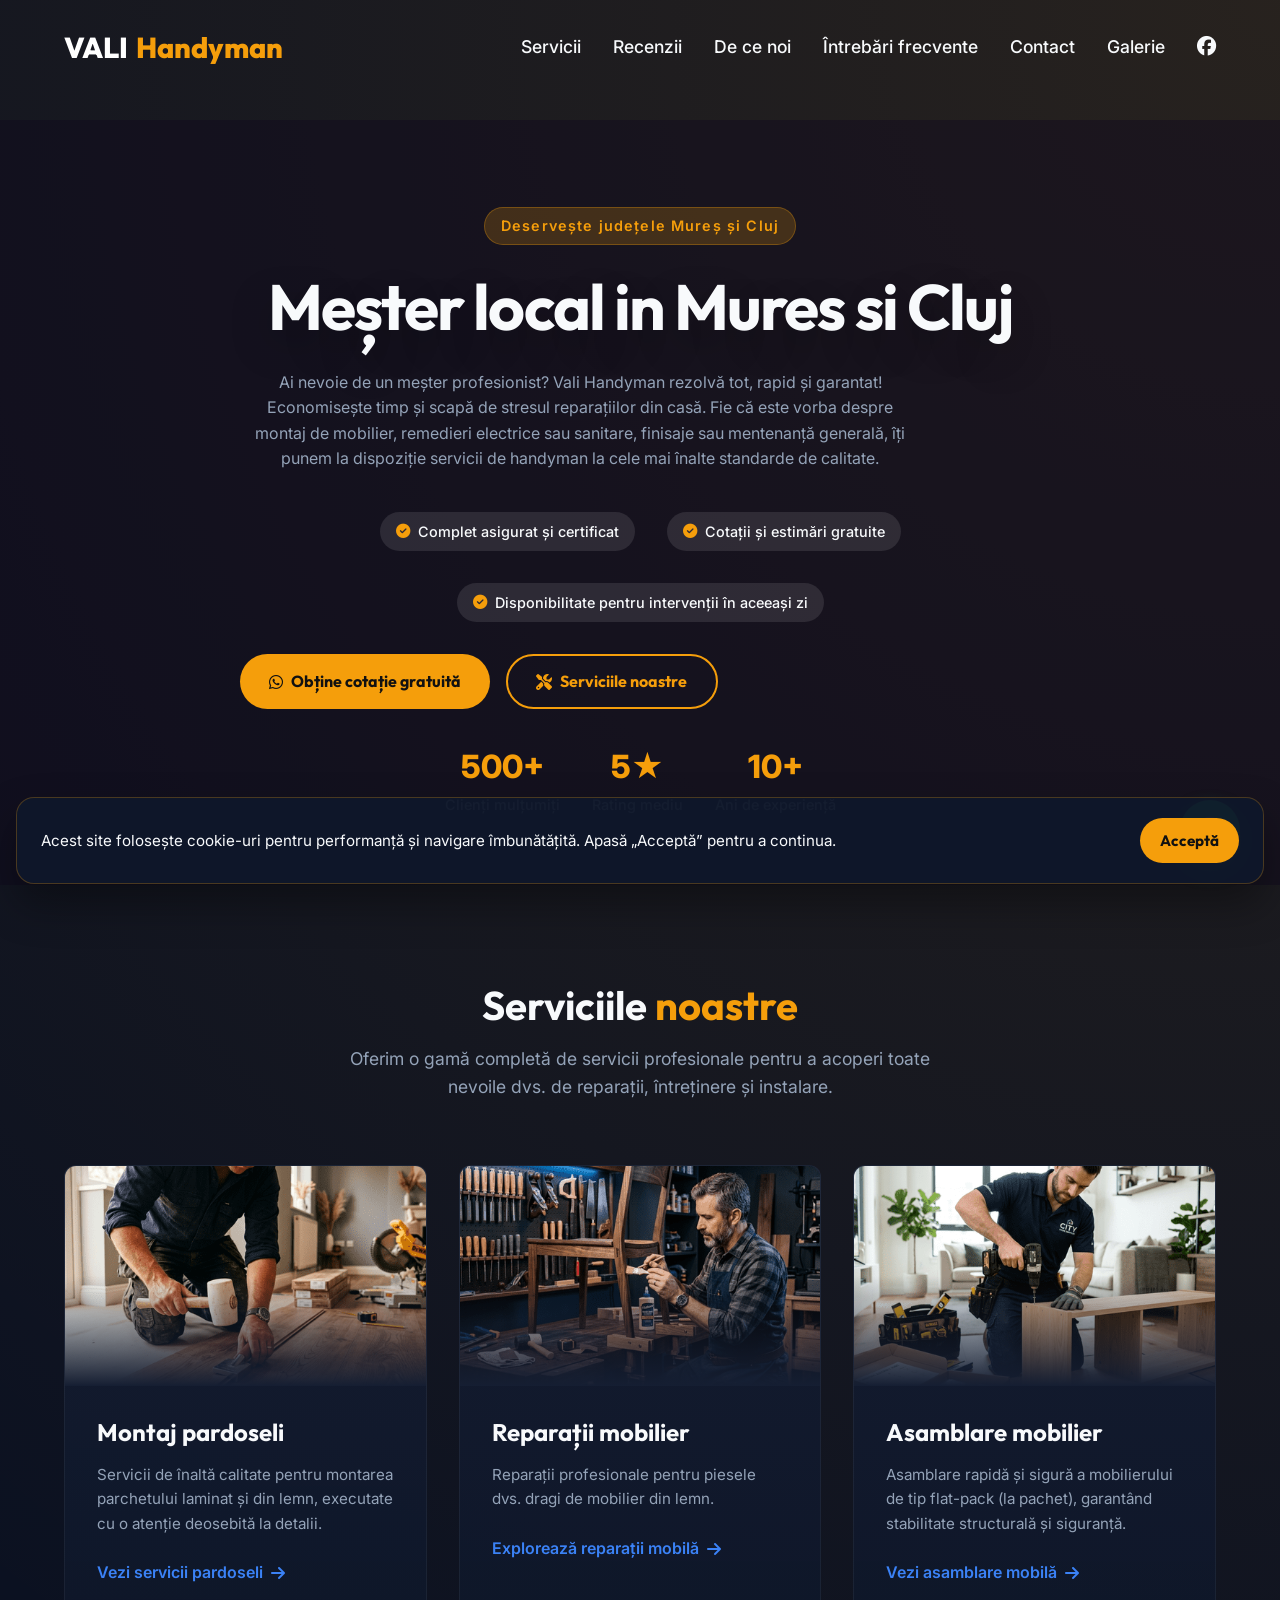
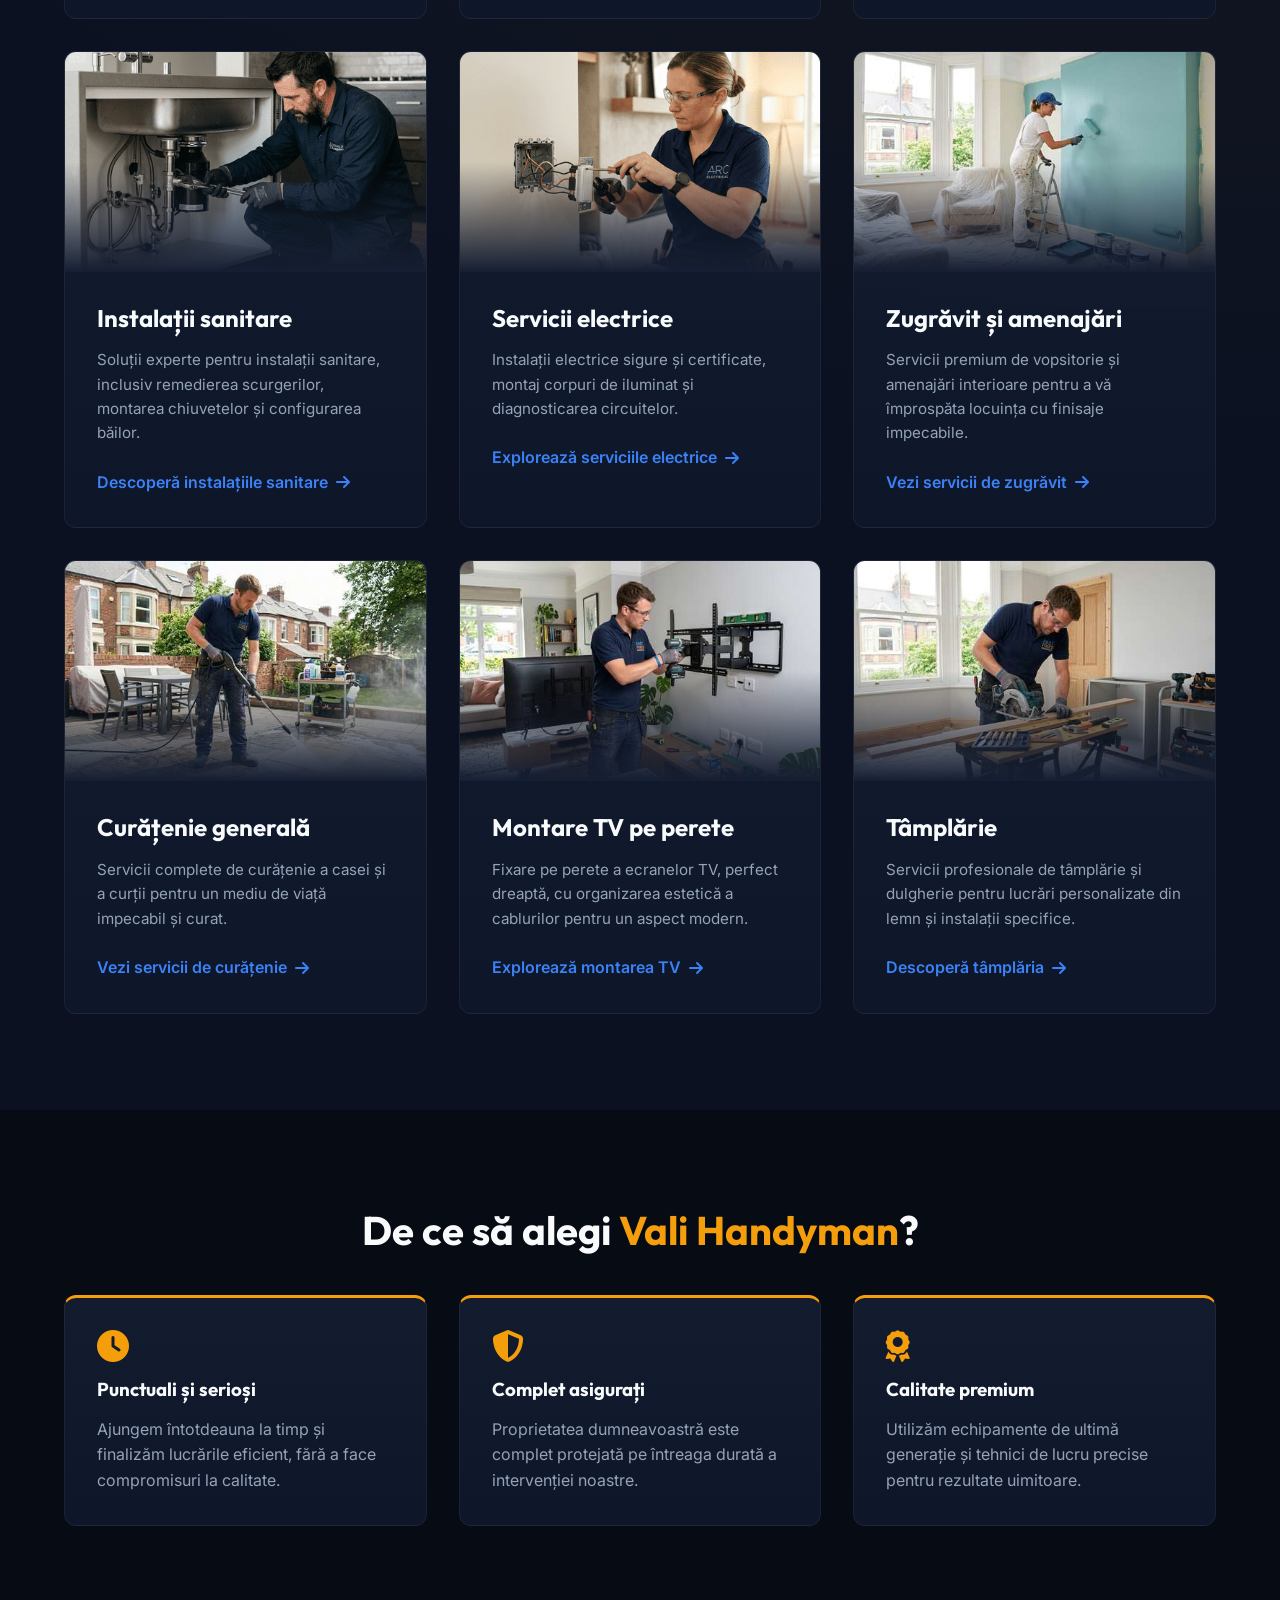
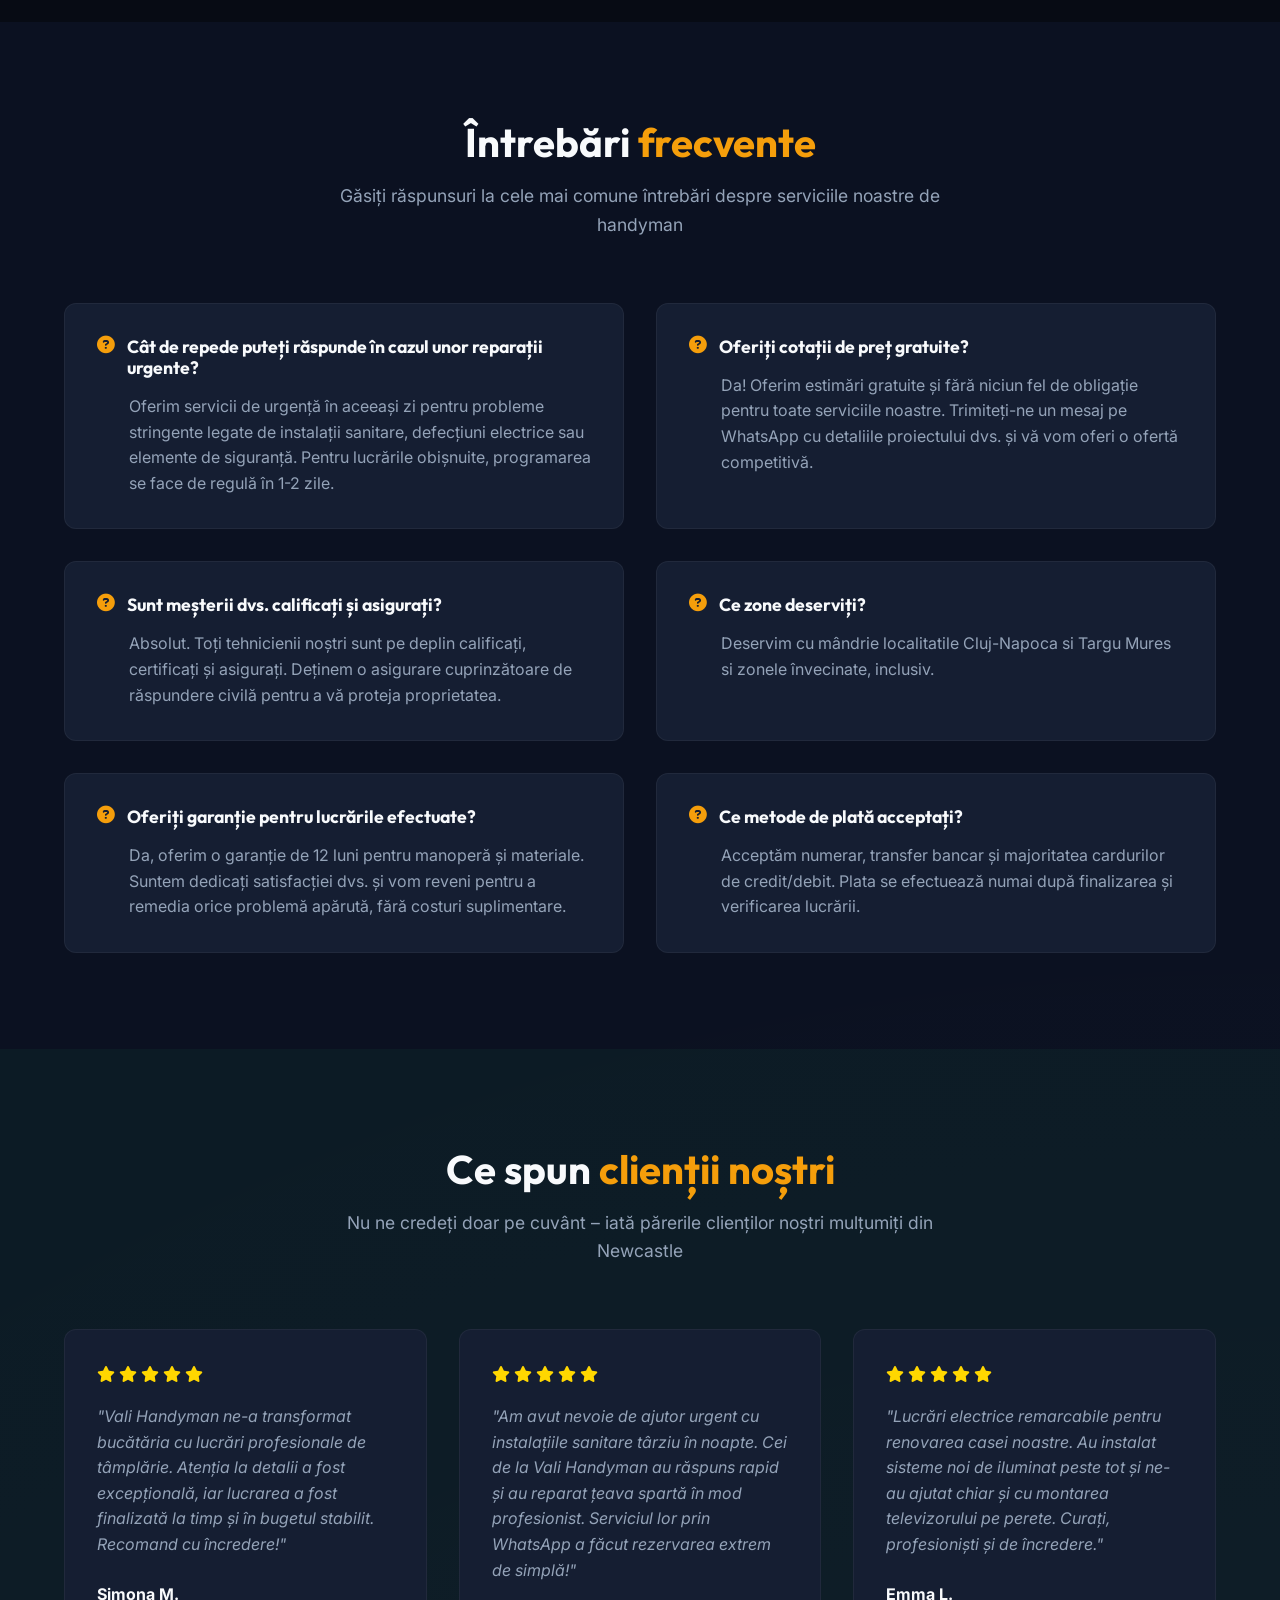
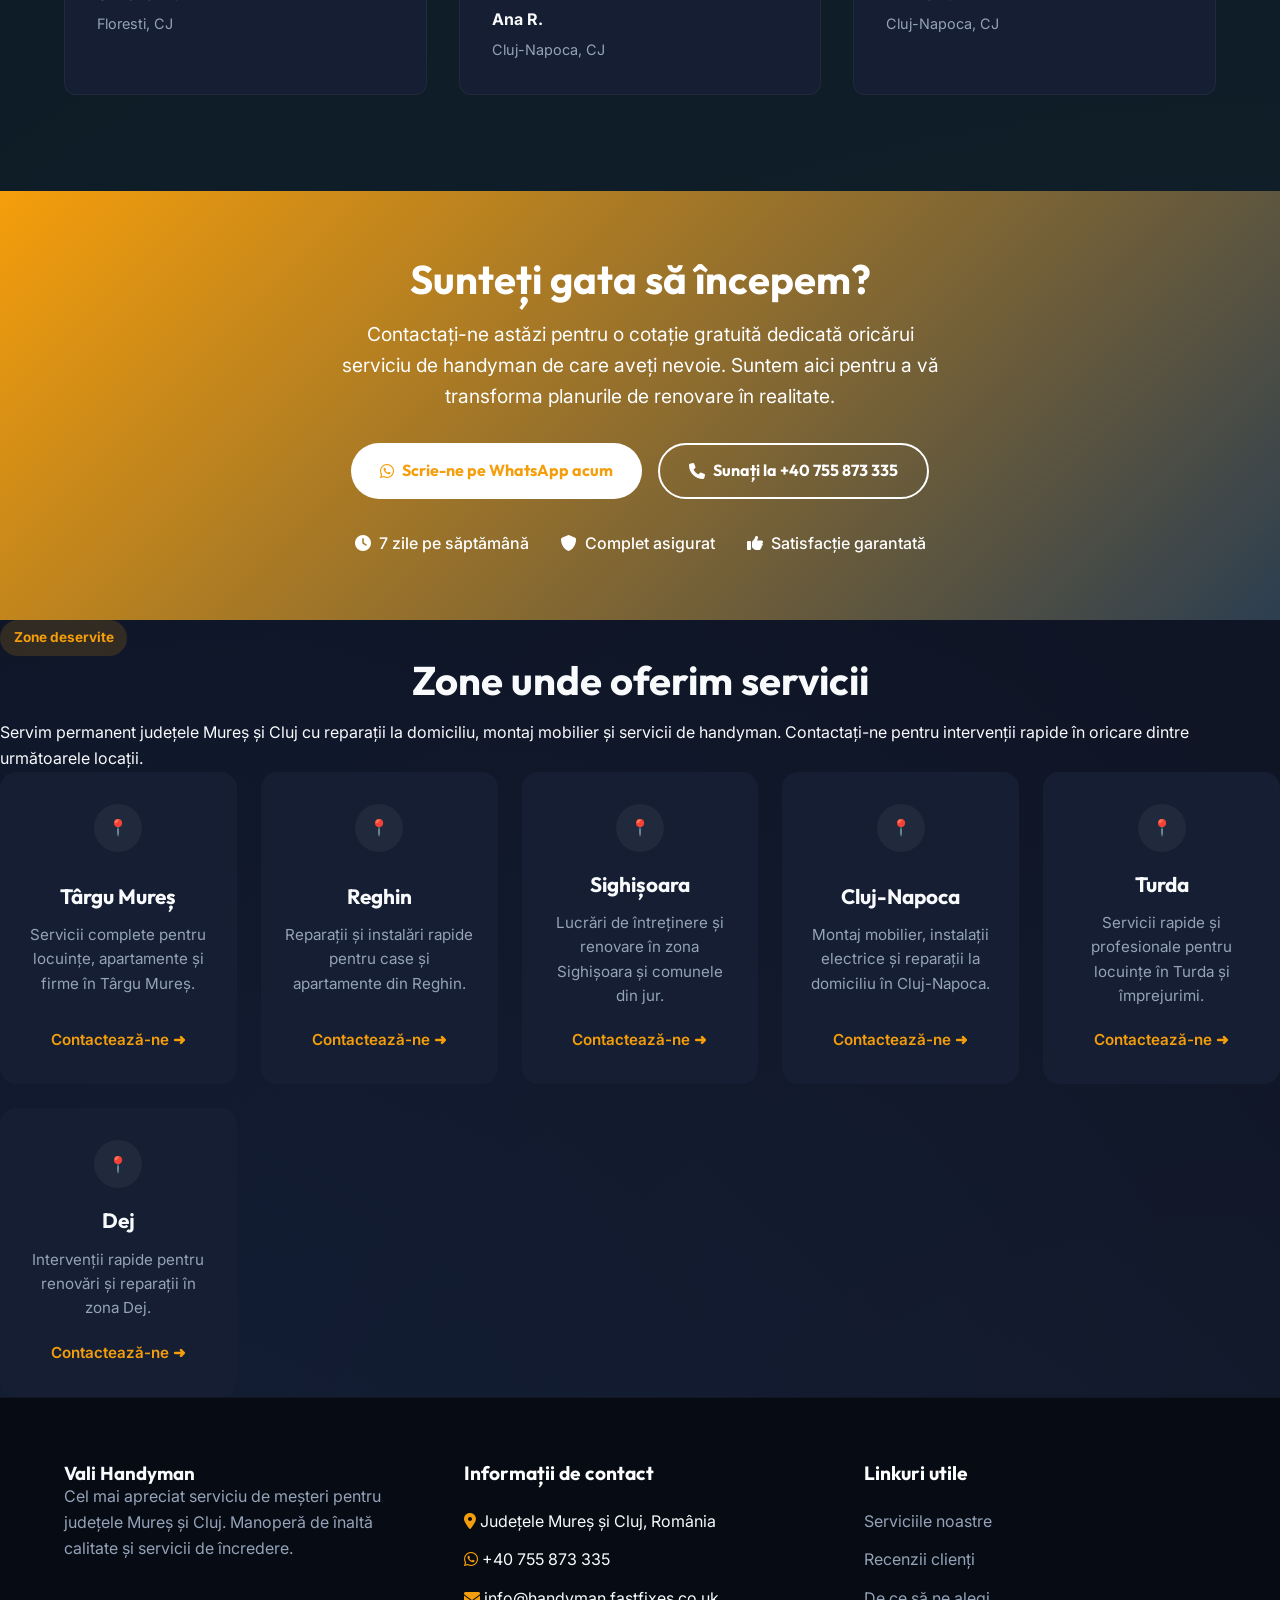
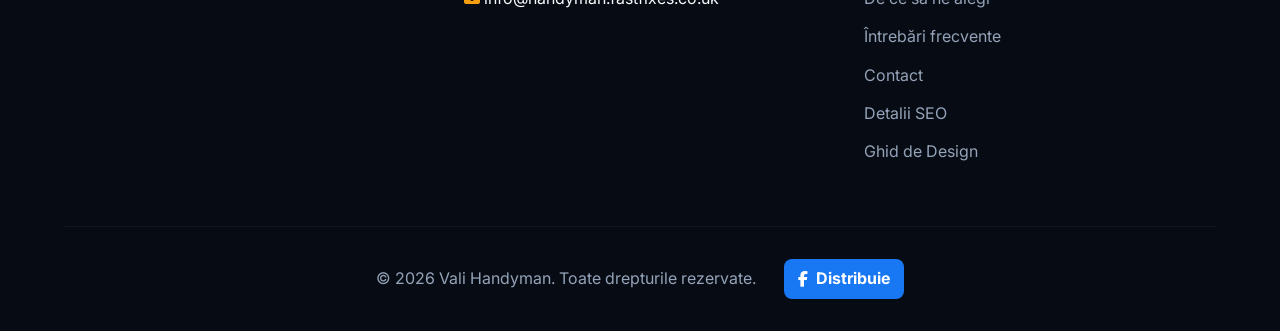
==== commit 896eded3: "Update index.html" ====
--- a/index.html
+++ b/index.html
@@ -19,7 +19,7 @@
     <meta property="og:url" content="https://servicii.vali-handyman.com/">
     <meta property="og:title" content="Servicii de Handyman | Cluj-Napoca">
     <meta property="og:description" content="Servicii profesionale de handyman de top în Cluj-Napoca și Târgu Mureș. De la montaj pardoseli la instalații sanitare, lucrări electrice, montare TV pe perete și curățenie generală.">
-    <meta property="og:image" content="https://servicii.vali-handyman.com/assets/hero_background_1777795016435.png">
+    <meta property="og:image" content="https://servicii.vali-handyman.com/assets/flooring_installation_1777795055012_optimized.png">
     <meta property="og:image:alt" content="Vali Handyman - Servicii profesionale de reparații pentru casă în Cluj-Napoca">
     <meta property="og:locale" content="ro_RO">
     <meta property="og:site_name" content="Vali Handyman">
@@ -29,7 +29,7 @@
     <meta name="twitter:url" content="https://servicii.vali-handyman.com/">
     <meta name="twitter:title" content="Servicii de Handyman | Cluj-Napoca">
     <meta name="twitter:description" content="Servicii profesionale de handyman de top în Cluj-Napoca și Târgu Mureș. De la montaj pardoseli la instalații sanitare, lucrări electrice, montare TV pe perete și curățenie generală.">
-    <meta name="twitter:image" content="https://servicii.vali-handyman.com/assets/hero_background_1777795016435.png">
+    <meta name="twitter:image" content="https://servicii.vali-handyman.com/assets/flooring_installation_1777795055012_optimized.png">
     <meta name="twitter:image:alt" content="Vali Handyman - Servicii profesionale de reparații pentru casă în Cluj-Napoca">
     
     <!-- Canonical URL -->
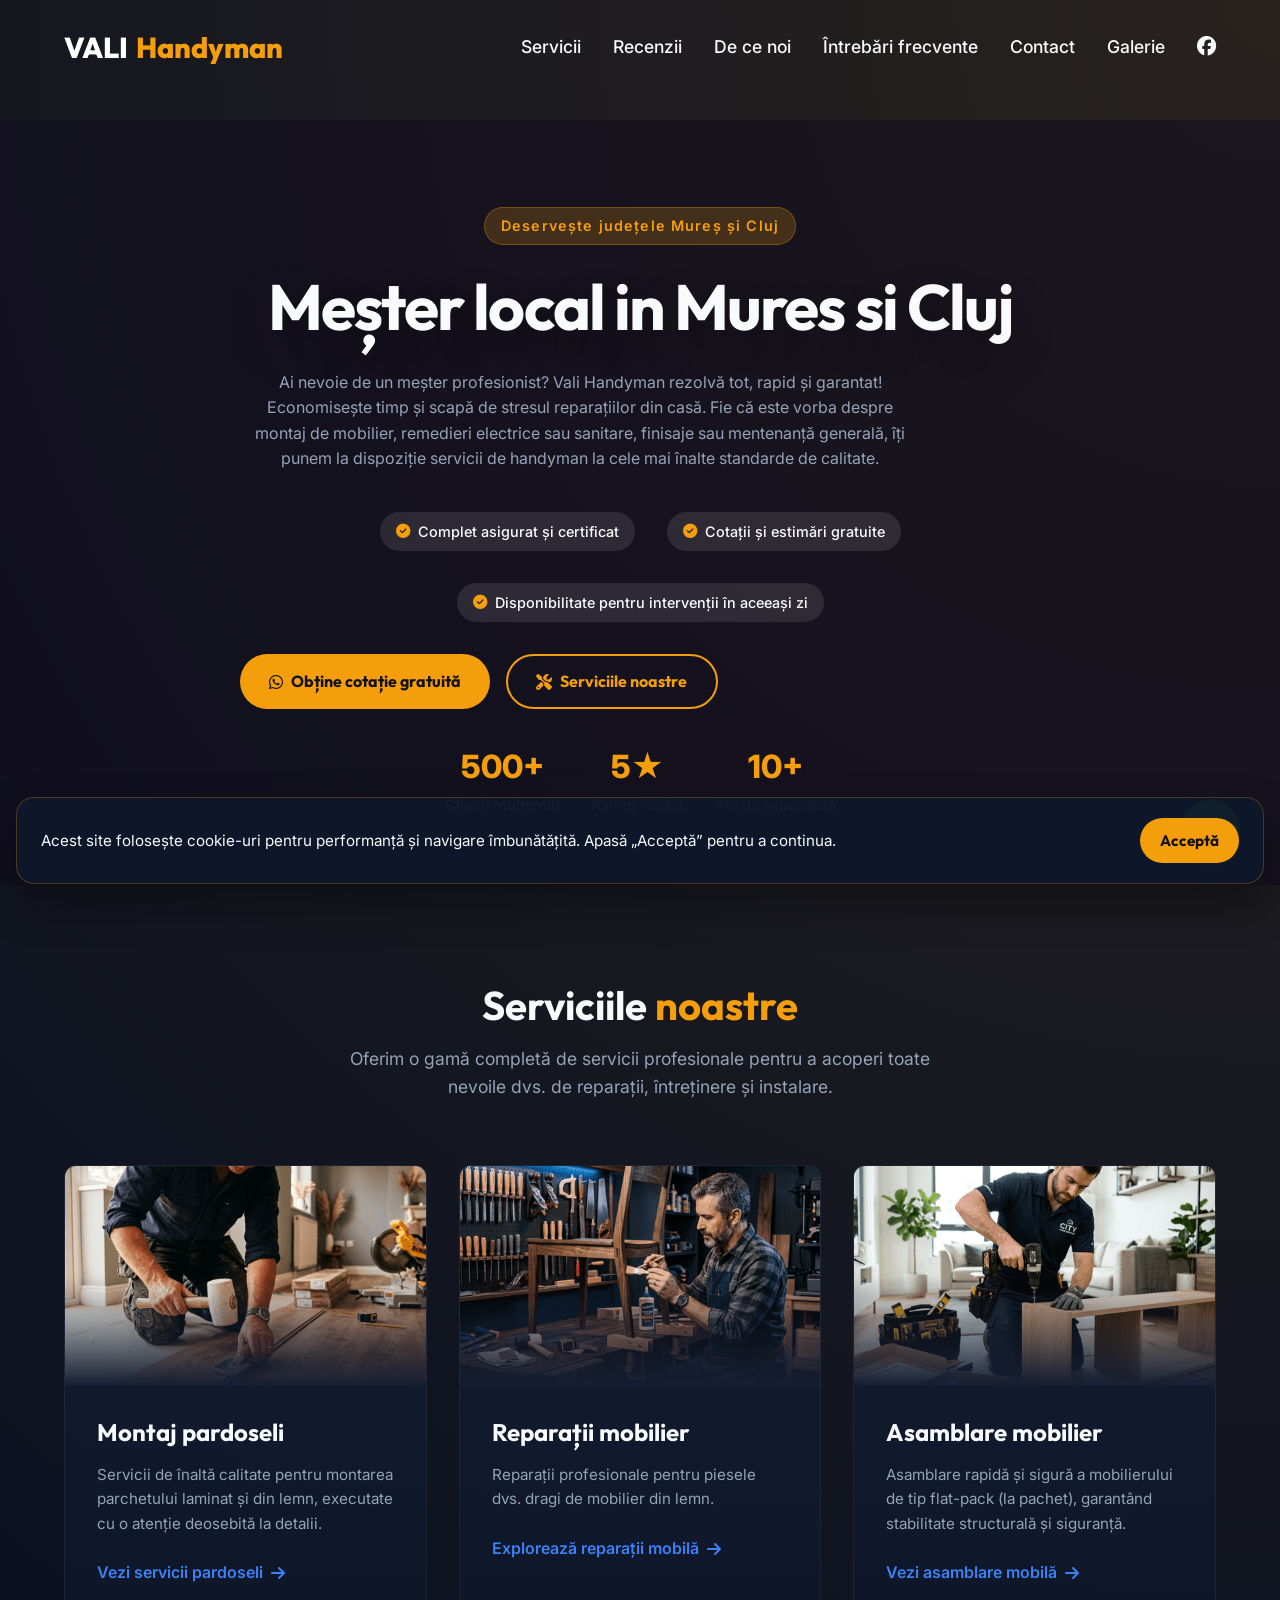
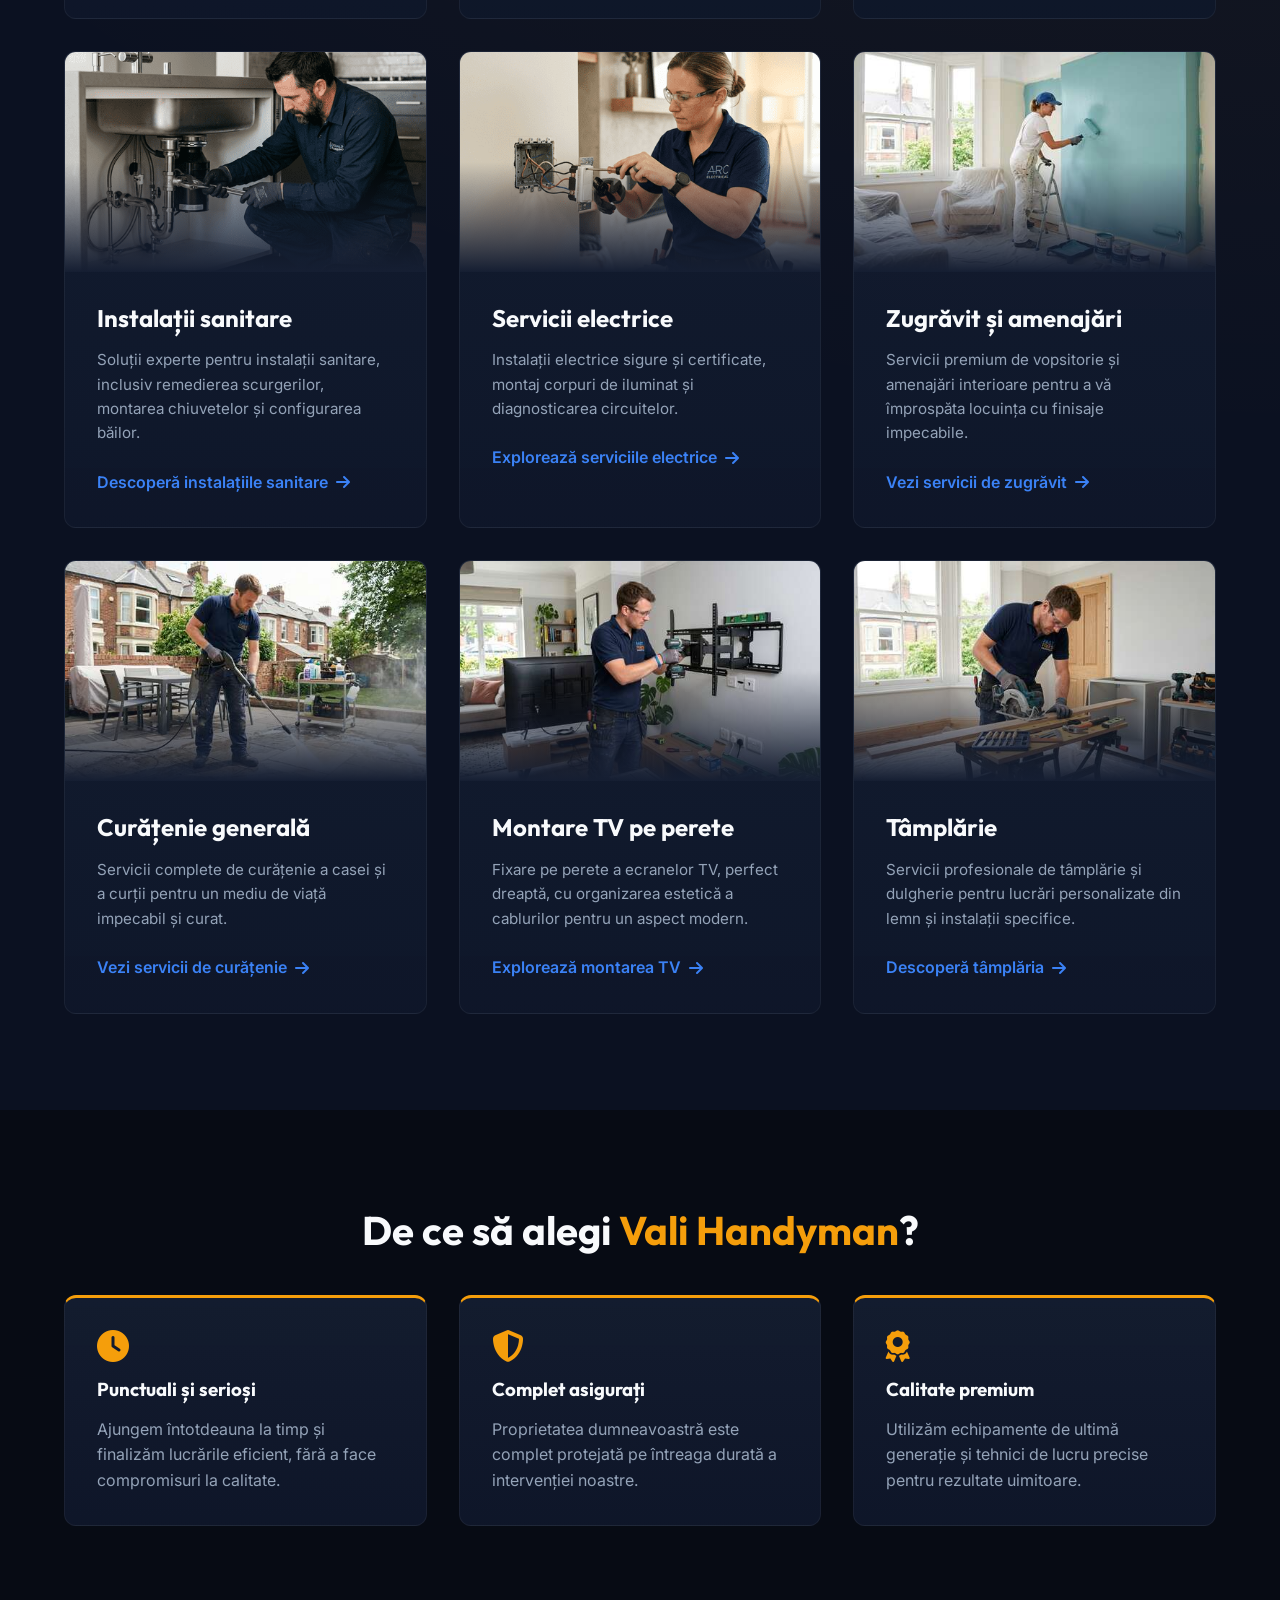
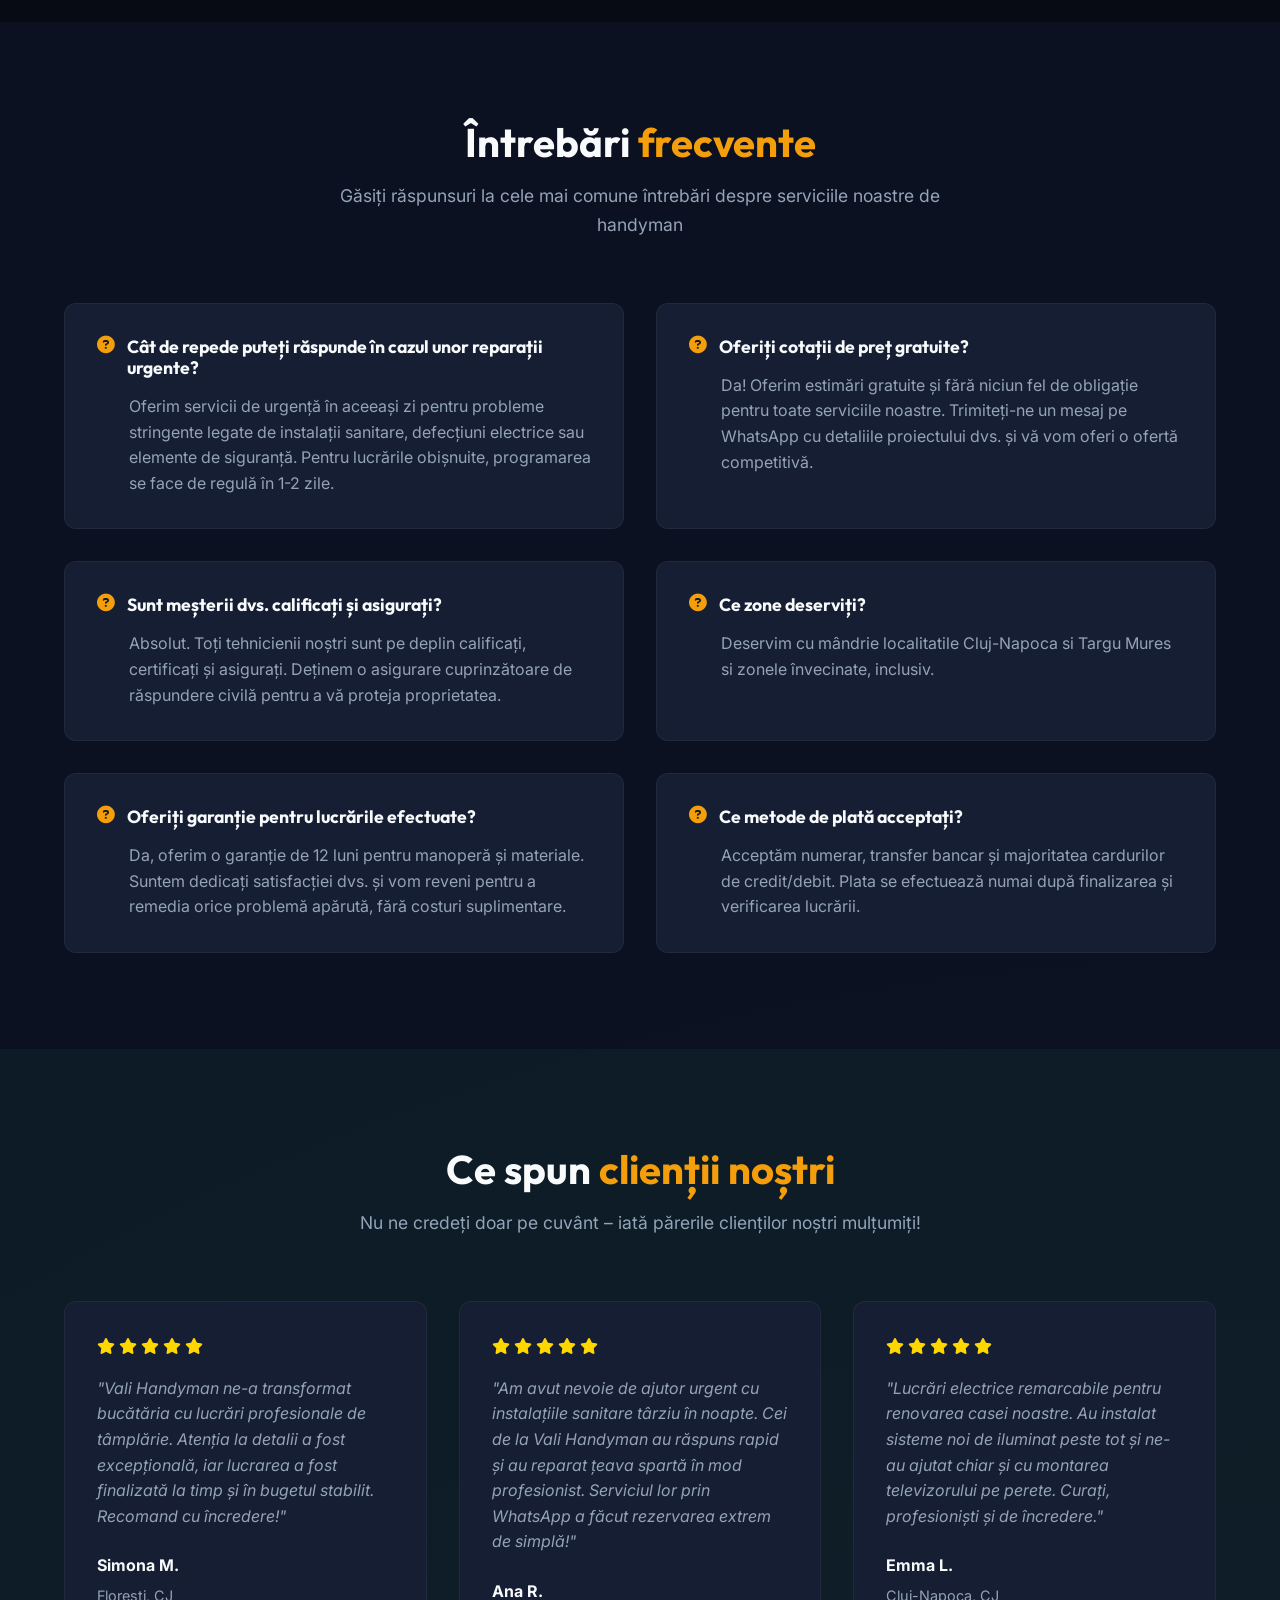
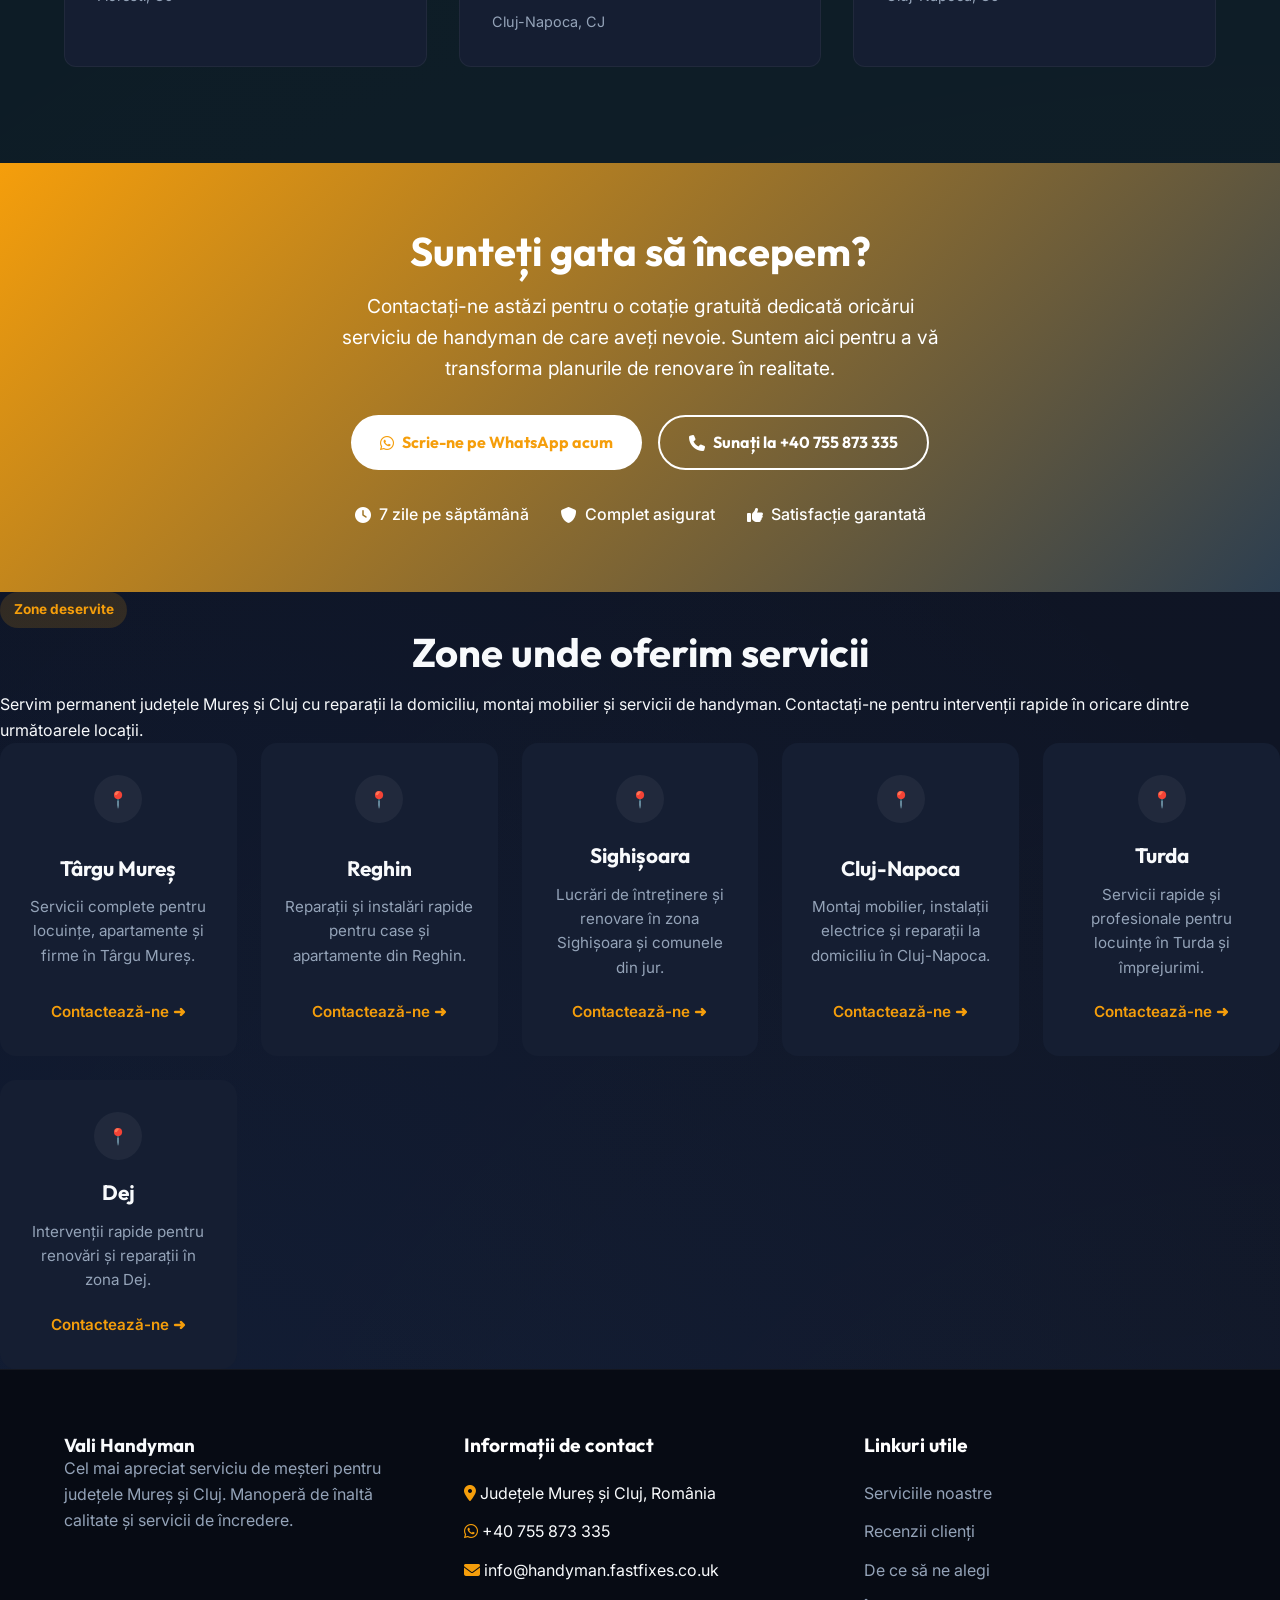
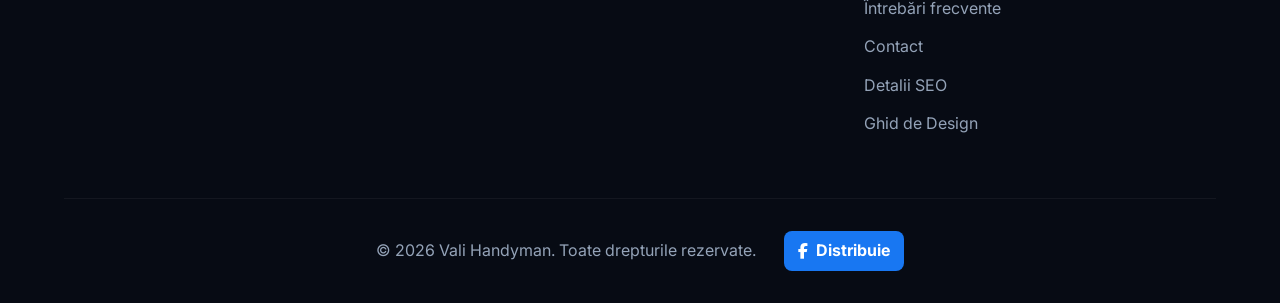
==== commit 35f03e8e: "Update index.html" ====
--- a/index.html
+++ b/index.html
@@ -4,7 +4,7 @@
     <meta charset="UTF-8">
     <meta name="viewport" content="width=device-width, initial-scale=1.0">
     <meta name="robots" content="follow, index, max-snippet:-1, max-video-preview:-1, max-image-preview:large"/>
-    <title>Vali Handyman - Servicii Reparații & Montaj în Cluj și Mureș</title>
+    <title>Servicii Reparații & Montaj în Cluj și Mureș</title>
     <link rel="icon" href="assets/favicon-vh.png" type="image/png">
     <meta name="description" content="Servicii profesionale de handyman, montaj mobilier și reparații rapide în Cluj-Napoca și Târgu Mureș. Sună la +40755873335 pentru o intervenție rapidă.">
     <meta name="keywords" content="handyman cluj, instalator cluj, electrician cluj, montaj parchet, reparatii mobila, montare TV pe perete cluj, tamplarie cluj, asamblare mobila">
@@ -36,8 +36,8 @@
     <link rel="canonical" href="https://servicii.vali-handyman.com/">
     
     <!-- Favicon and Icons -->
-    <link rel="icon" href="assets/favicon-serviciiVH.png" type="image/png">
-    <link rel="apple-touch-icon" href="assets/favicon-serviciiVH.png">
+    <link rel="icon" href="assets/favicon-vh.png" type="image/png">
+    <link rel="apple-touch-icon" href="assets/favicon-vh.png">
     
     <!-- Preconnect for performance -->
     <link rel="preconnect" href="https://fonts.googleapis.com">
@@ -56,7 +56,7 @@
   "@id": "https://servicii.vali-handyman.com/#handyman",
   "url": "https://servicii.vali-handyman.com/",
   "telephone": "+40755873335",
-  "priceRange": "$$",
+  "priceRange": "RON",
   "address": {
     "@type": "PostalAddress",
     "streetAddress": "Cluj-Napoca", 
@@ -105,7 +105,7 @@
 <body>
 
     <!-- Floating WhatsApp Button -->
-    <a href="https://wa.me/40755873335" target="_blank" class="whatsapp-float" aria-label="Contactați FastFixes pe WhatsApp">
+    <a href="https://wa.me/40755873335" target="_blank" class="whatsapp-float" aria-label="Contactați Vali Handyman pe WhatsApp">
         <i class="fa-brands fa-whatsapp"></i>
     </a>
 
@@ -195,7 +195,7 @@
                     <!-- Service 1 -->
                     <div class="service-card">
                         <div class="service-img-wrapper">
-                            <img src="assets/flooring_installation_1777795055012_optimized.png" alt="Servicii profesionale de montaj pardoseli în Newcastle upon Tyne - parchet laminat și din lemn">
+                            <img src="assets/flooring_installation_1777795055012_optimized.png" alt="Imagine muncitor montaj parchet">
                         </div>
                         <div class="service-content">
                             <h3>Montaj pardoseli</h3>
@@ -207,7 +207,7 @@
                     <!-- Service 2 -->
                     <div class="service-card">
                         <div class="service-img-wrapper">
-                            <img src="assets/furniture_repair_1777795394122_optimized.png"  alt="Servicii specializate de reparații și restaurare mobilier în Newcastle - restaurare piese din lemn">
+                            <img src="assets/furniture_repair_1777795394122_optimized.png"  alt="imagine cu muncitor ce repara un scaun">
                         </div>
                         <div class="service-content">
                             <h3>Reparații mobilier</h3>
@@ -219,7 +219,7 @@
                     <!-- Service 3 -->
                     <div class="service-card">
                         <div class="service-img-wrapper">
-                            <img src="assets/furniture_assembly_1777795616665_optimized.png" alt="Serviciu profesionist de asamblare mobilier în Newcastle upon Tyne - montaj mobilă la pachet">
+                            <img src="assets/furniture_assembly_1777795616665_optimized.png" alt="imagine reprezentativa cu muncitor ce monteaza mobila ">
                         </div>
                         <div class="service-content">
                             <h3>Asamblare mobilier</h3>
@@ -243,7 +243,7 @@
                     <!-- Service 5 -->
                     <div class="service-card">
                         <div class="service-img-wrapper">
-                            <img src="assets/electrical_services_1777795753782_optimized.png" alt="Servicii electrice autorizate în Newcastle upon Tyne - iluminat, prize, instalații de siguranță">
+                            <img src="assets/electrical_services_1777795753782_optimized.png" alt="imagine electrician în cluj - iluminat, prize, instalații de siguranță">
                         </div>
                         <div class="service-content">
                             <h3>Servicii electrice</h3>
@@ -255,7 +255,7 @@
                     <!-- Service 6 -->
                     <div class="service-card">
                         <div class="service-img-wrapper">
-                            <img src="assets/painting_decorating_optimized.jpg" alt="Servicii profesionale de zugrăvit și amenajări în Newcastle - vopsitorie interioară și exterioară">
+                            <img src="assets/painting_decorating_optimized.jpg" alt="imagine persoana care zugraveste un perete - vopsitorie interioară și exterioară">
                         </div>
                         <div class="service-content">
                             <h3>Zugrăvit și amenajări</h3>
@@ -267,7 +267,7 @@
                     <!-- Service 7 -->
                     <div class="service-card">
                         <div class="service-img-wrapper">
-                            <img src="assets/cleaning_services_1_optimized.jpg" alt="Servicii complete de curățenie pentru casă și curte în Newcastle upon Tyne - curățenie generală și întreținere">
+                            <img src="assets/cleaning_services_1_optimized.jpg" alt="imagine servicii de curatenie">
                         </div>
                         <div class="service-content">
                             <h3>Curățenie generală</h3>
@@ -279,7 +279,7 @@
                     <!-- Service 8 -->
                     <div class="service-card">
                         <div class="service-img-wrapper">
-                            <img src="assets/tv_wall_mounting_optimized.jpg" alt="Servicii profesionale de montare TV pe perete în Newcastle - managementul cablurilor și fixare sigură">
+                            <img src="assets/tv_wall_mounting_optimized.jpg" alt="Montaj tv pe perete în Cluj">
                         </div>
                         <div class="service-content">
                             <h3>Montare TV pe perete</h3>
@@ -291,7 +291,7 @@
                     <!-- Service 9 -->
                     <div class="service-card">
                         <div class="service-img-wrapper">
-                            <img src="assets/carpentry_joinery_optimized.jpg" alt="Servicii de calitate pentru tâmplărie în Newcastle upon Tyne - elemente personalizate din lemn și instalații">
+                            <img src="assets/carpentry_joinery_optimized.jpg" alt="imagine reprezentativa tamplar">
                         </div>
                         <div class="service-content">
                             <h3>Tâmplărie</h3>
@@ -375,7 +375,7 @@
         <section class="section" id="testimonials" style="background: rgba(46, 204, 113, 0.05);">
             <div class="container">
                 <h2 class="section-title">Ce spun <span class="text-primary">clienții noștri</span></h2>
-                <p class="section-subtitle">Nu ne credeți doar pe cuvânt – iată părerile clienților noștri mulțumiți din Newcastle</p>
+                <p class="section-subtitle">Nu ne credeți doar pe cuvânt – iată părerile clienților noștri mulțumiți!</p>
 
                 <div class="testimonials-grid">
                     <div class="testimonial-card">
--- a/index.css
+++ b/index.css
@@ -469,7 +469,7 @@
   border-bottom: 1px solid rgba(255,255,255,0.05);
 }
 .service-hero h1 {
-  font-size: 3.5rem;
+  font-size: 2.2rem;
   margin-bottom: 1rem;
 }
 .service-hero p {
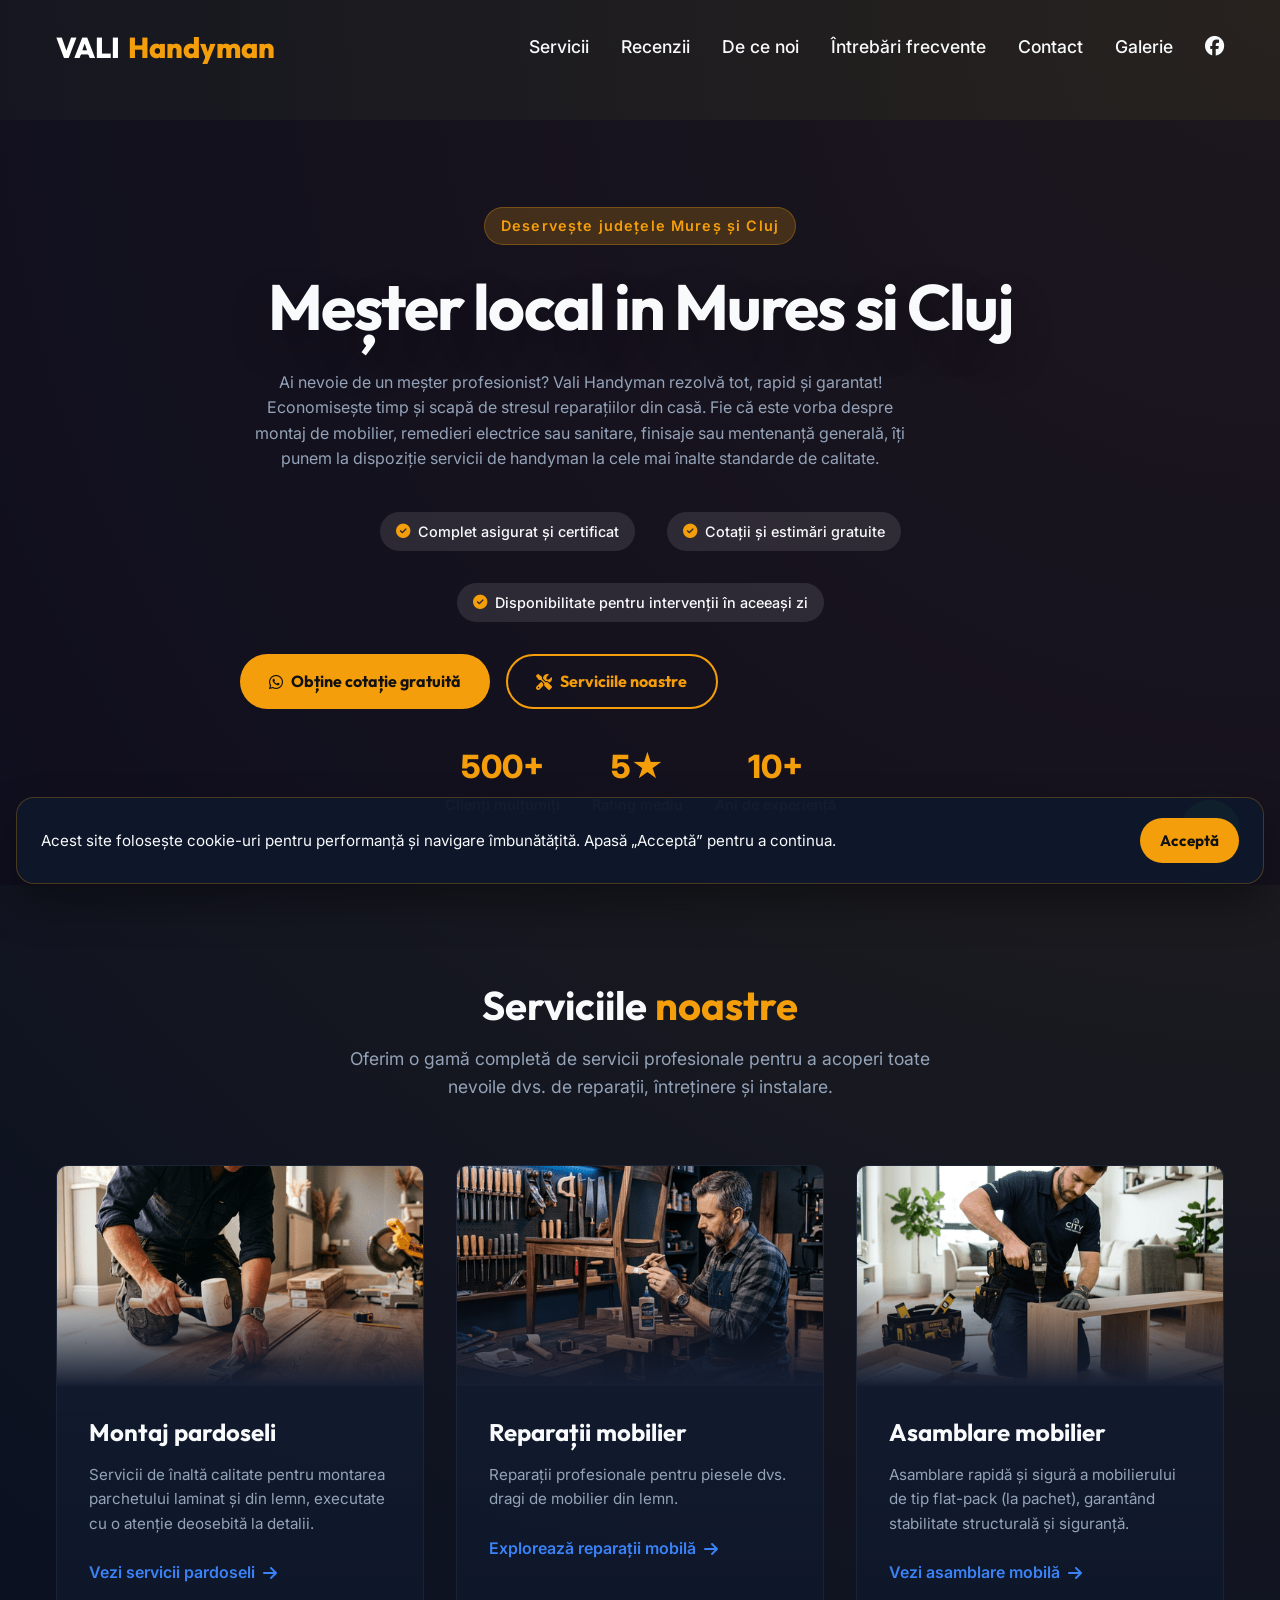
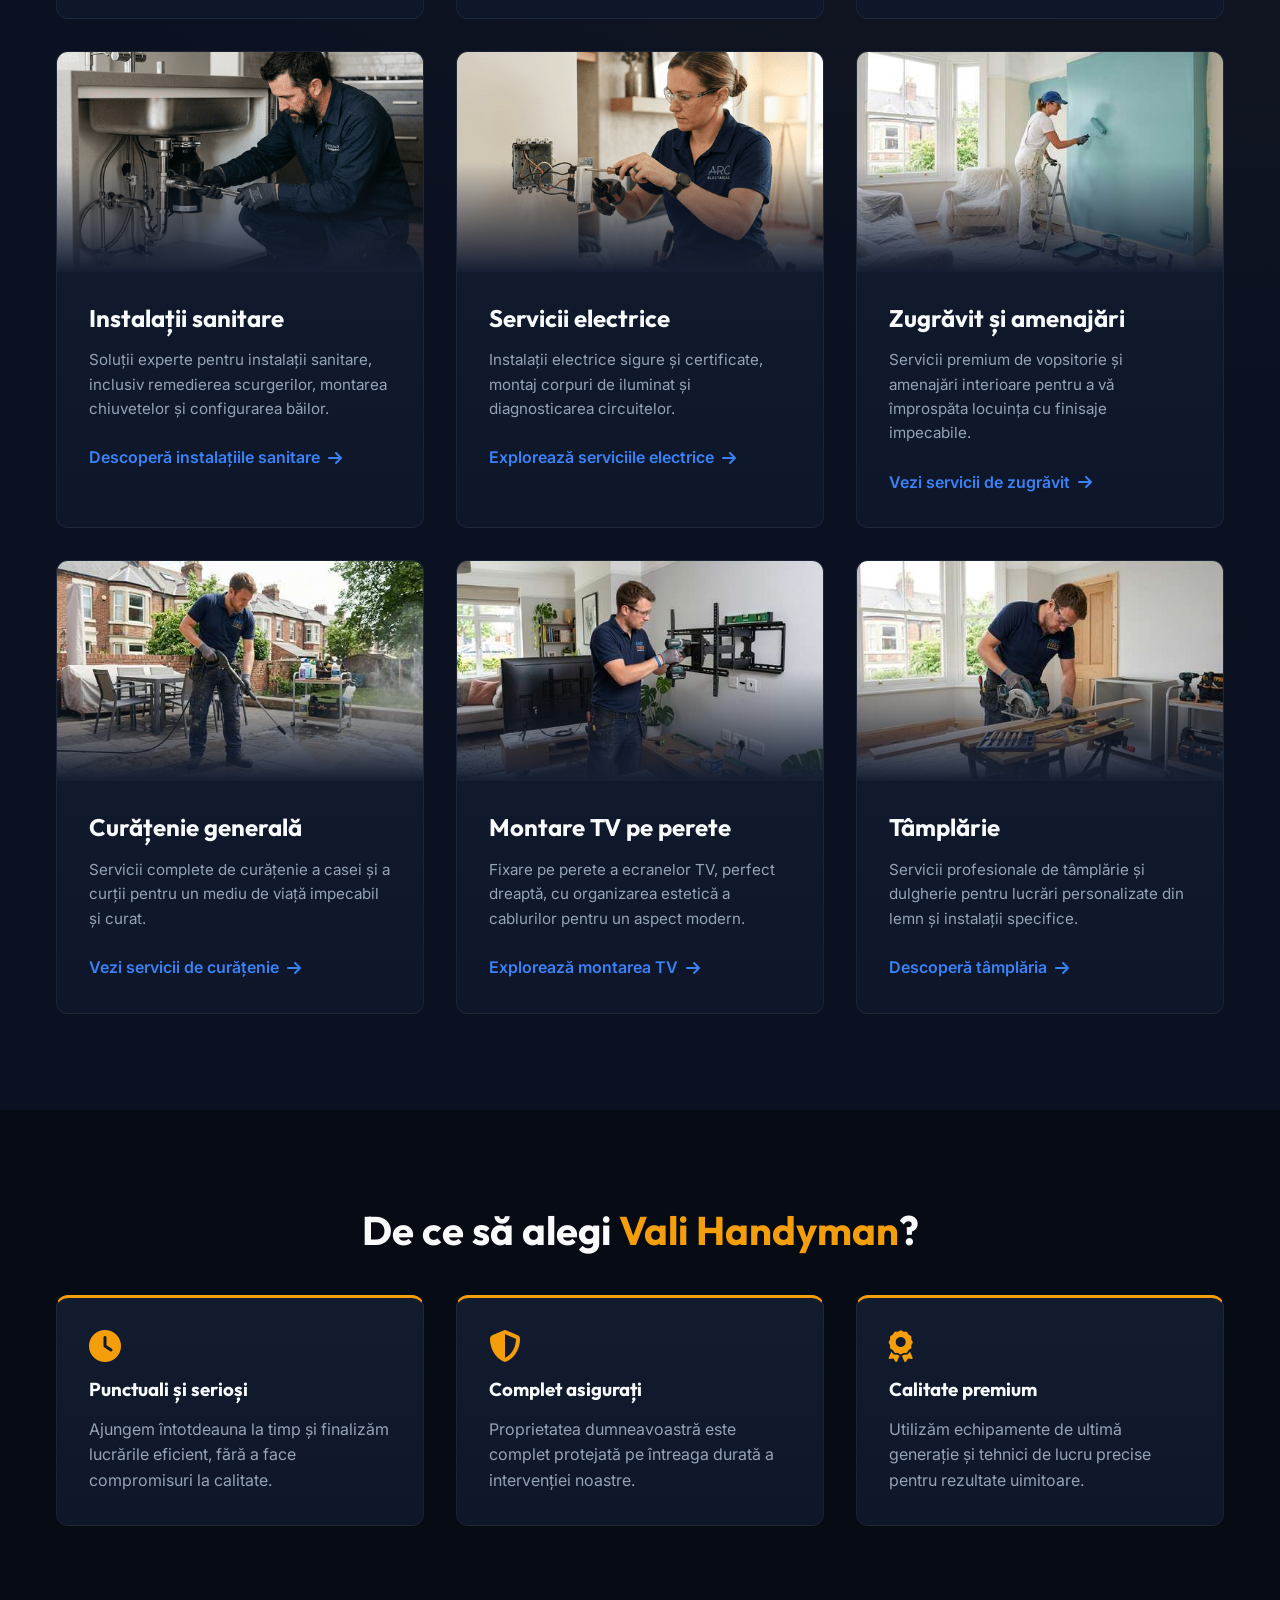
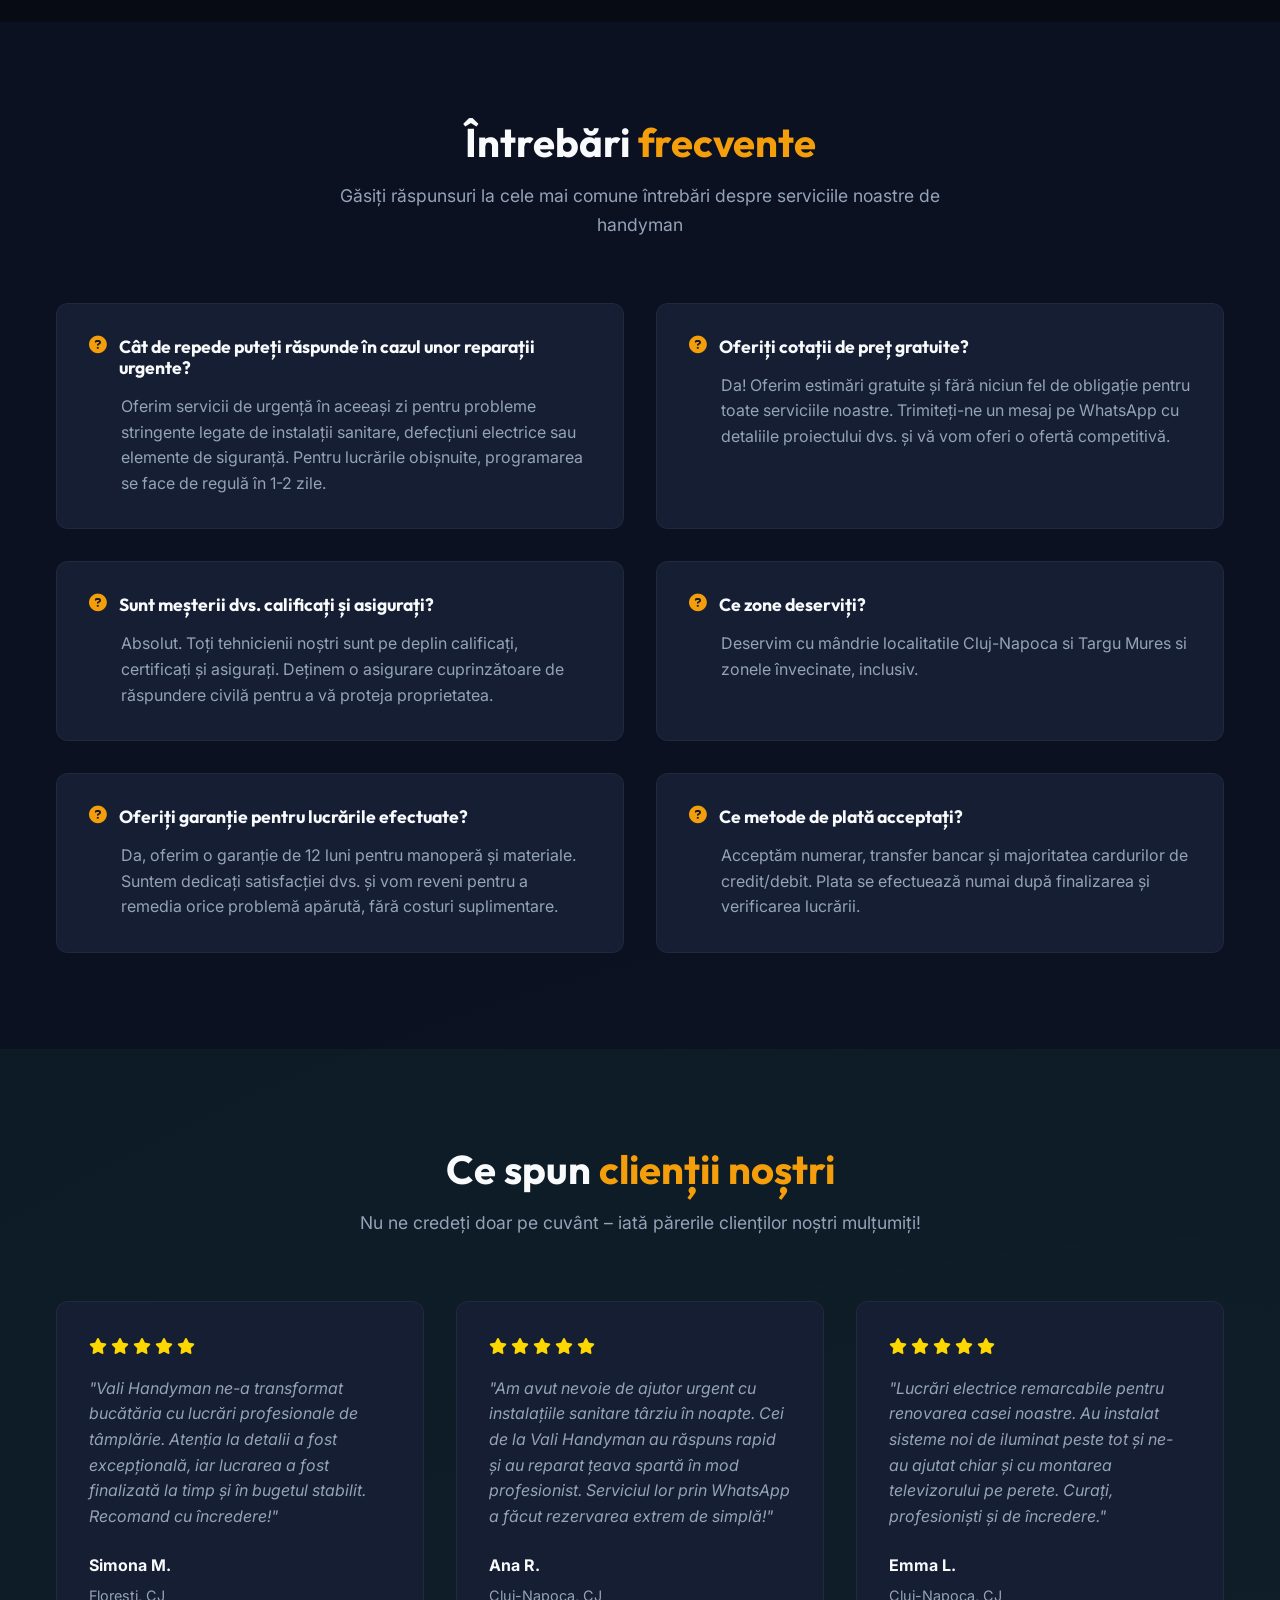
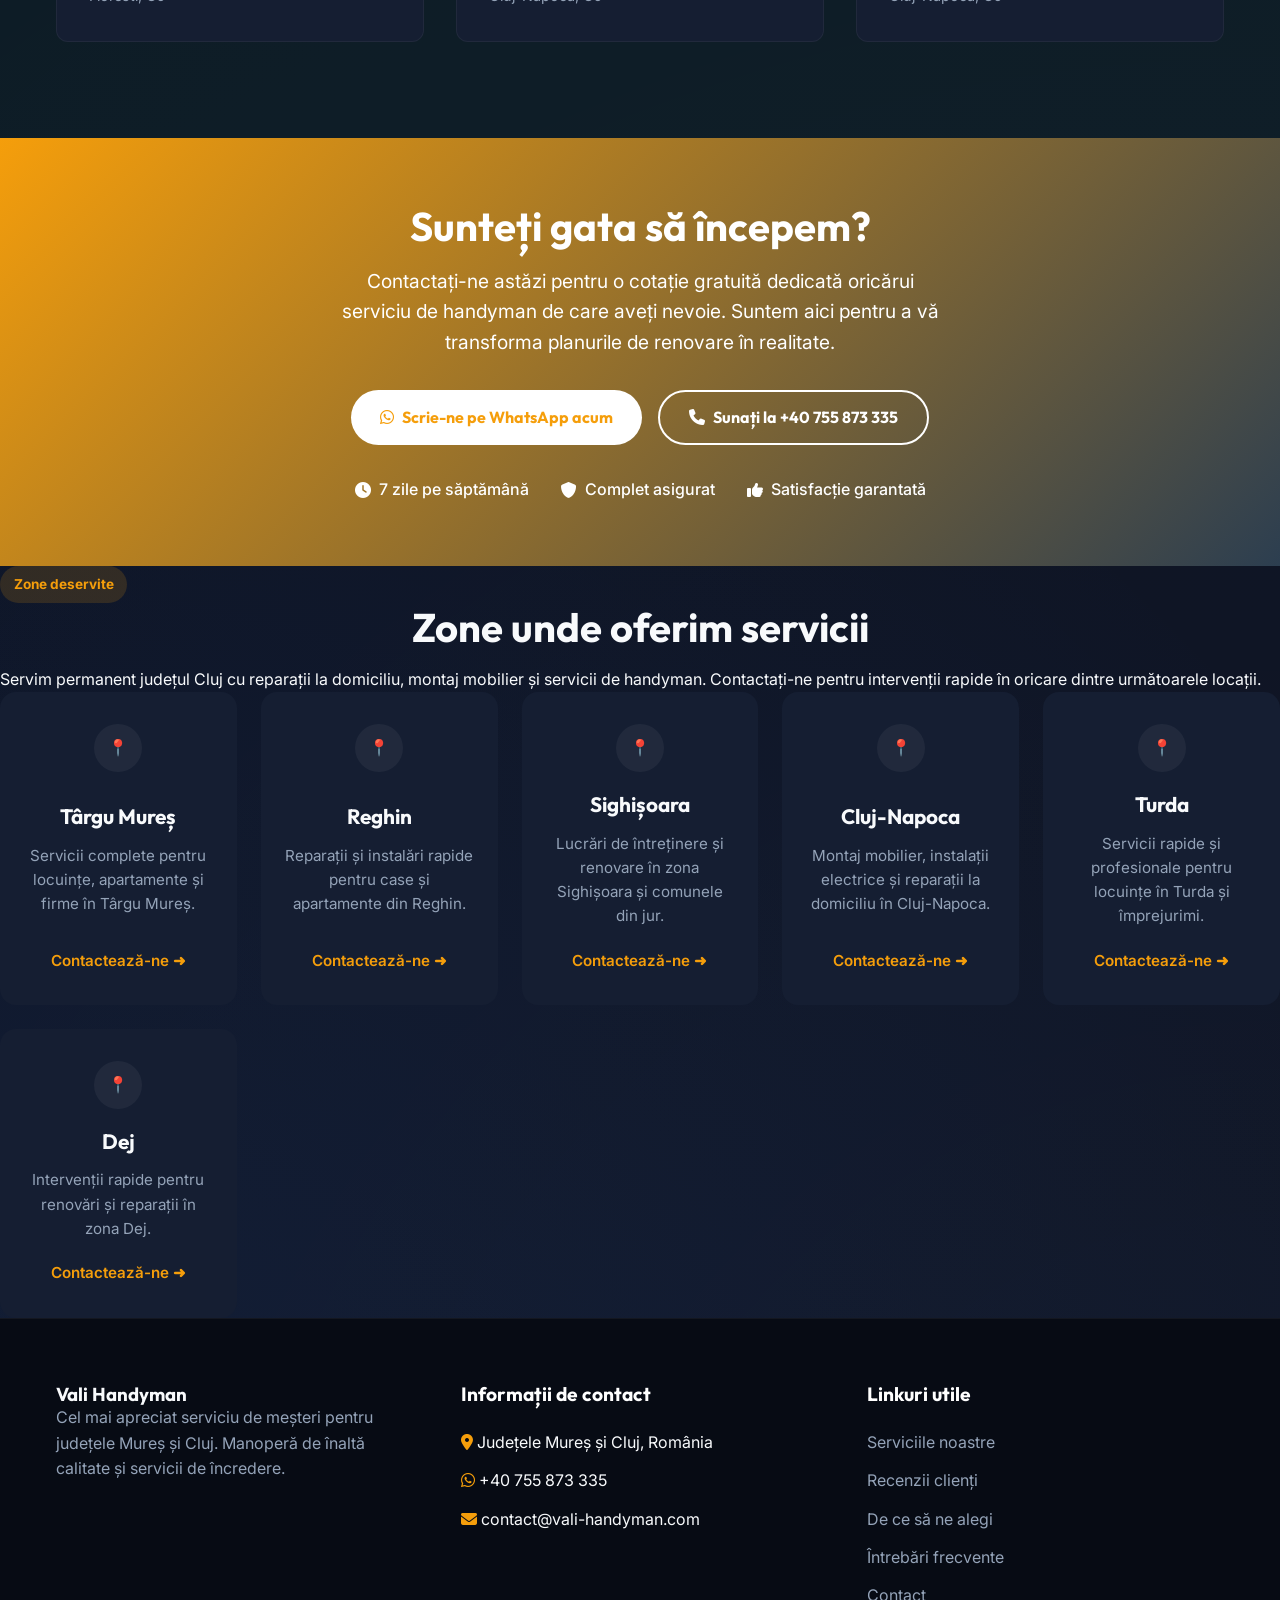
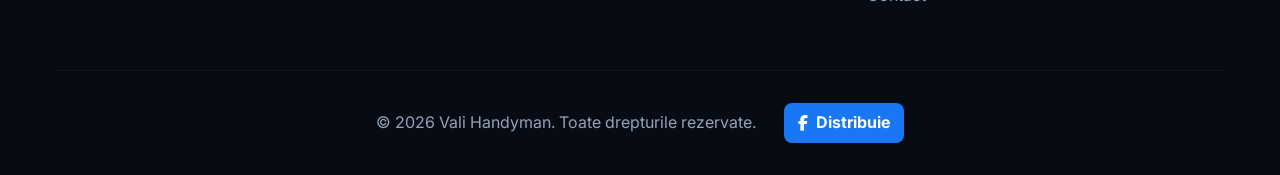
==== commit 18b80c2d: "Update print statement from 'Hello' to 'Goodbye'" ====
--- a/index.html
+++ b/index.html
@@ -4,9 +4,9 @@
     <meta charset="UTF-8">
     <meta name="viewport" content="width=device-width, initial-scale=1.0">
     <meta name="robots" content="follow, index, max-snippet:-1, max-video-preview:-1, max-image-preview:large"/>
-    <title>Servicii Reparații & Montaj în Cluj și Mureș</title>
+    <title>Servicii Reparații & Montaj | Cluj si Mures </title>
     <link rel="icon" href="assets/favicon-vh.png" type="image/png">
-    <meta name="description" content="Servicii profesionale de handyman, montaj mobilier și reparații rapide în Cluj-Napoca și Târgu Mureș. Sună la +40755873335 pentru o intervenție rapidă.">
+    <meta name="description" content="Ai nevoie de meșter la tine acasă? Oferim servicii profesionale de montaj mobilă, instalații sanitare și electrice în Cluj Napoca!">
     <meta name="keywords" content="handyman cluj, instalator cluj, electrician cluj, montaj parchet, reparatii mobila, montare TV pe perete cluj, tamplarie cluj, asamblare mobila">
     <meta name="author" content="Vali Handyman">
     <meta name="geo.region" content="RO-CJ">
@@ -17,8 +17,8 @@
     <!-- Open Graph / Facebook -->
     <meta property="og:type" content="website">
     <meta property="og:url" content="https://servicii.vali-handyman.com/">
-    <meta property="og:title" content="Servicii de Handyman | Cluj-Napoca">
-    <meta property="og:description" content="Servicii profesionale de handyman de top în Cluj-Napoca și Târgu Mureș. De la montaj pardoseli la instalații sanitare, lucrări electrice, montare TV pe perete și curățenie generală.">
+    <meta property="og:title" content="Servicii de Handyman | Cluj-Napoca & Mureș">
+    <meta property="og:description" content="Servicii profesionale de handyman în Cluj-Napoca și Mureș. De la montaj pardoseli la instalații sanitare, lucrări electrice, montare TV pe perete și curățenie.">
     <meta property="og:image" content="https://servicii.vali-handyman.com/assets/flooring_installation_1777795055012_optimized.png">
     <meta property="og:image:alt" content="Vali Handyman - Servicii profesionale de reparații pentru casă în Cluj-Napoca">
     <meta property="og:locale" content="ro_RO">
@@ -27,8 +27,8 @@
     <!-- Twitter Card -->
     <meta name="twitter:card" content="summary_large_image">
     <meta name="twitter:url" content="https://servicii.vali-handyman.com/">
-    <meta name="twitter:title" content="Servicii de Handyman | Cluj-Napoca">
-    <meta name="twitter:description" content="Servicii profesionale de handyman de top în Cluj-Napoca și Târgu Mureș. De la montaj pardoseli la instalații sanitare, lucrări electrice, montare TV pe perete și curățenie generală.">
+    <meta name="twitter:title" content="Servicii de Handyman | Cluj-Napoca & Mureș">
+<meta name="twitter:description" content="Servicii profesionale de handyman în Cluj-Napoca și Mureș. De la montaj pardoseli la instalații sanitare, lucrări electrice, montare TV pe perete și curățenie.">
     <meta name="twitter:image" content="https://servicii.vali-handyman.com/assets/flooring_installation_1777795055012_optimized.png">
     <meta name="twitter:image:alt" content="Vali Handyman - Servicii profesionale de reparații pentru casă în Cluj-Napoca">
     
@@ -57,48 +57,30 @@
   "url": "https://servicii.vali-handyman.com/",
   "telephone": "+40755873335",
   "priceRange": "RON",
-  "address": {
-    "@type": "PostalAddress",
-    "streetAddress": "Cluj-Napoca", 
-    "addressLocality": "Cluj-Napoca",
-    "addressRegion": "Cluj",
-    "postalCode": "400000",
-    "addressCountry": "RO"
-  },
-  "geo": {
-    "@type": "GeoCoordinates",
-    "latitude": 46.7712,
-    "longitude": 23.6236
-  },
   "areaServed": [
     {
-      "@type": "AdministrativeArea",
+      "@type": "City",
       "name": "Cluj-Napoca"
     },
     {
-      "@type": "AdministrativeArea",
+      "@type": "City",
       "name": "Târgu Mureș"
     },
     {
       "@type": "AdministrativeArea",
-      "name": "Mureș"
+      "name": "Județul Cluj"
+    },
+    {
+      "@type": "AdministrativeArea",
+      "name": "Județul Mureș"
     }
   ],
-  "openingHoursSpecification": [
-    {
-      "@type": "OpeningHoursSpecification",
-      "dayOfWeek": [
-        "Monday",
-        "Tuesday",
-        "Wednesday",
-        "Thursday",
-        "Friday",
-        "Saturday"
-      ],
-      "opens": "08:00",
-      "closes": "19:00"
-    }
-  ]
+  "address": {
+    "@type": "PostalAddress",
+    "addressLocality": "Cluj-Napoca",
+    "addressRegion": "Cluj",
+    "addressCountry": "RO"
+  }
 }
 </script>
 </head>
@@ -462,7 +444,7 @@
             <div class="section-header">
                 <span class="badge">Zone deservite</span>
                 <h2 class="section-title">Zone unde oferim servicii</h2>
-                <p class="section-desc">Servim permanent județele Mureș și Cluj cu reparații la domiciliu, montaj mobilier și servicii de handyman. Contactați-ne pentru intervenții rapide în oricare dintre următoarele locații.</p>
+                <p class="section-desc">Servim permanent județul Cluj cu reparații la domiciliu, montaj mobilier și servicii de handyman. Contactați-ne pentru intervenții rapide în oricare dintre următoarele locații.</p>
             </div>
             
             <div class="locations-grid">
@@ -535,7 +517,7 @@
                     <ul>
                         <li><i class="fa-solid fa-location-dot text-primary"></i> Județele Mureș și Cluj, România</li>
                         <li><i class="fa-brands fa-whatsapp text-primary"></i> +40 755 873 335</li>
-                        <li><i class="fa-solid fa-envelope text-primary"></i> info@handyman.fastfixes.co.uk</li>
+                        <li><i class="fa-solid fa-envelope text-primary"></i> contact@vali-handyman.com</li>
                     </ul>
                 </div>
                 <div class="footer-col">
@@ -546,8 +528,6 @@
                         <li><a href="#why-us">De ce să ne alegi</a></li>
                         <li><a href="#faq">Întrebări frecvente</a></li>
                         <li><a href="#contact">Contact</a></li>
-                        <li><a href="seo-details.html">Detalii SEO</a></li>
-                        <li><a href="design-recommendations.html">Ghid de Design</a></li>
                     </ul>
                 </div>
             </div>
--- a/index.css
+++ b/index.css
@@ -114,7 +114,7 @@
 .container {
   max-width: 1200px;
   margin: 0 auto;
-  padding: 0 1.5rem;
+  padding: 0 1rem;
 }
 
 .section {
